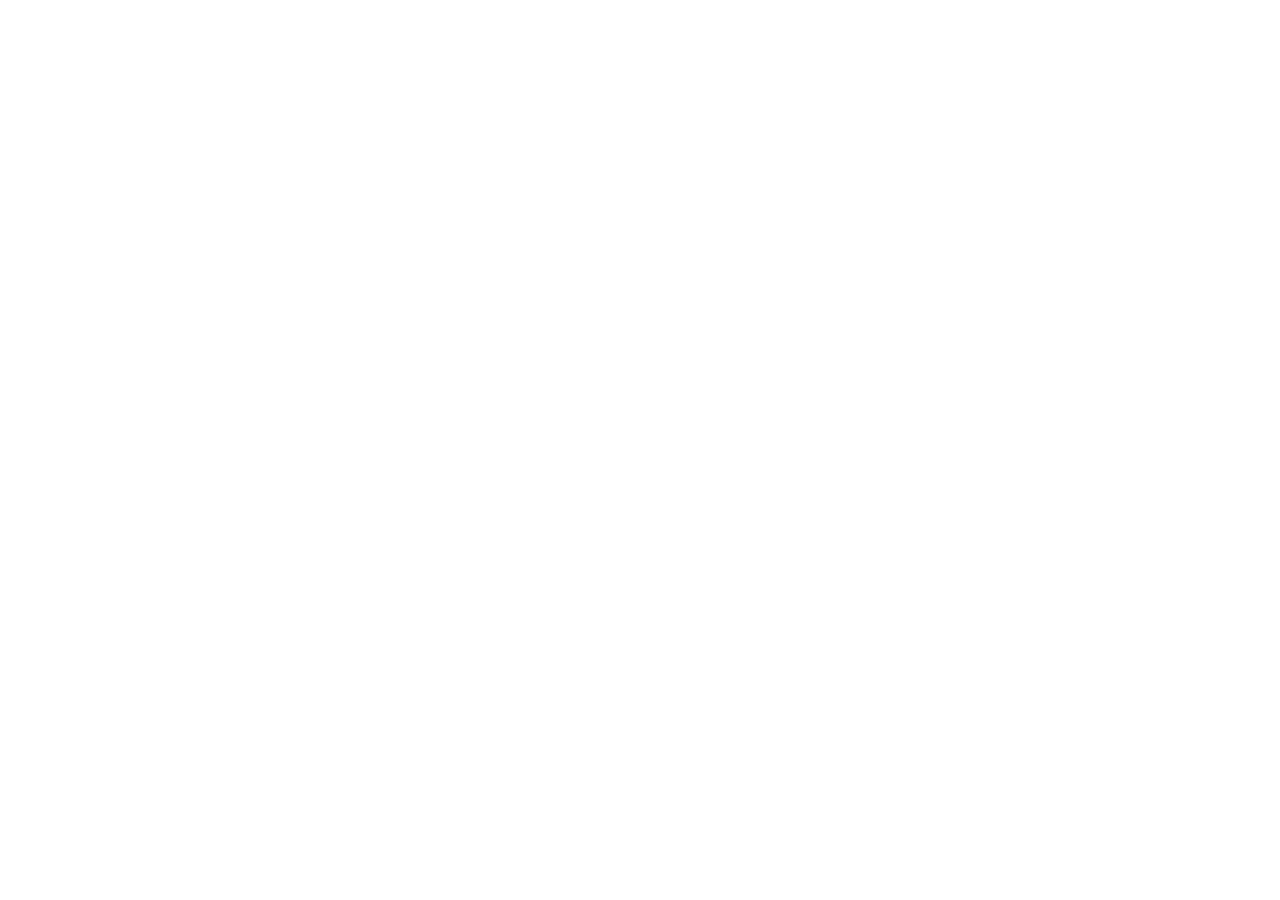
==== cote-dazur.html @ a642c295 "Add live demos of all nine April templates (real React components bundled) + line overview page" ====
<!doctype html><html lang="uk"><head><meta charset="utf-8">
<meta name="viewport" content="width=device-width, initial-scale=1">
<title>Côte d'Azur — Olivia & Kevin · Momently</title>
<style>html,body{margin:0;padding:0}</style></head>
<body><div id="root"></div><script src="t/cote-dazur.js"></script></body></html>
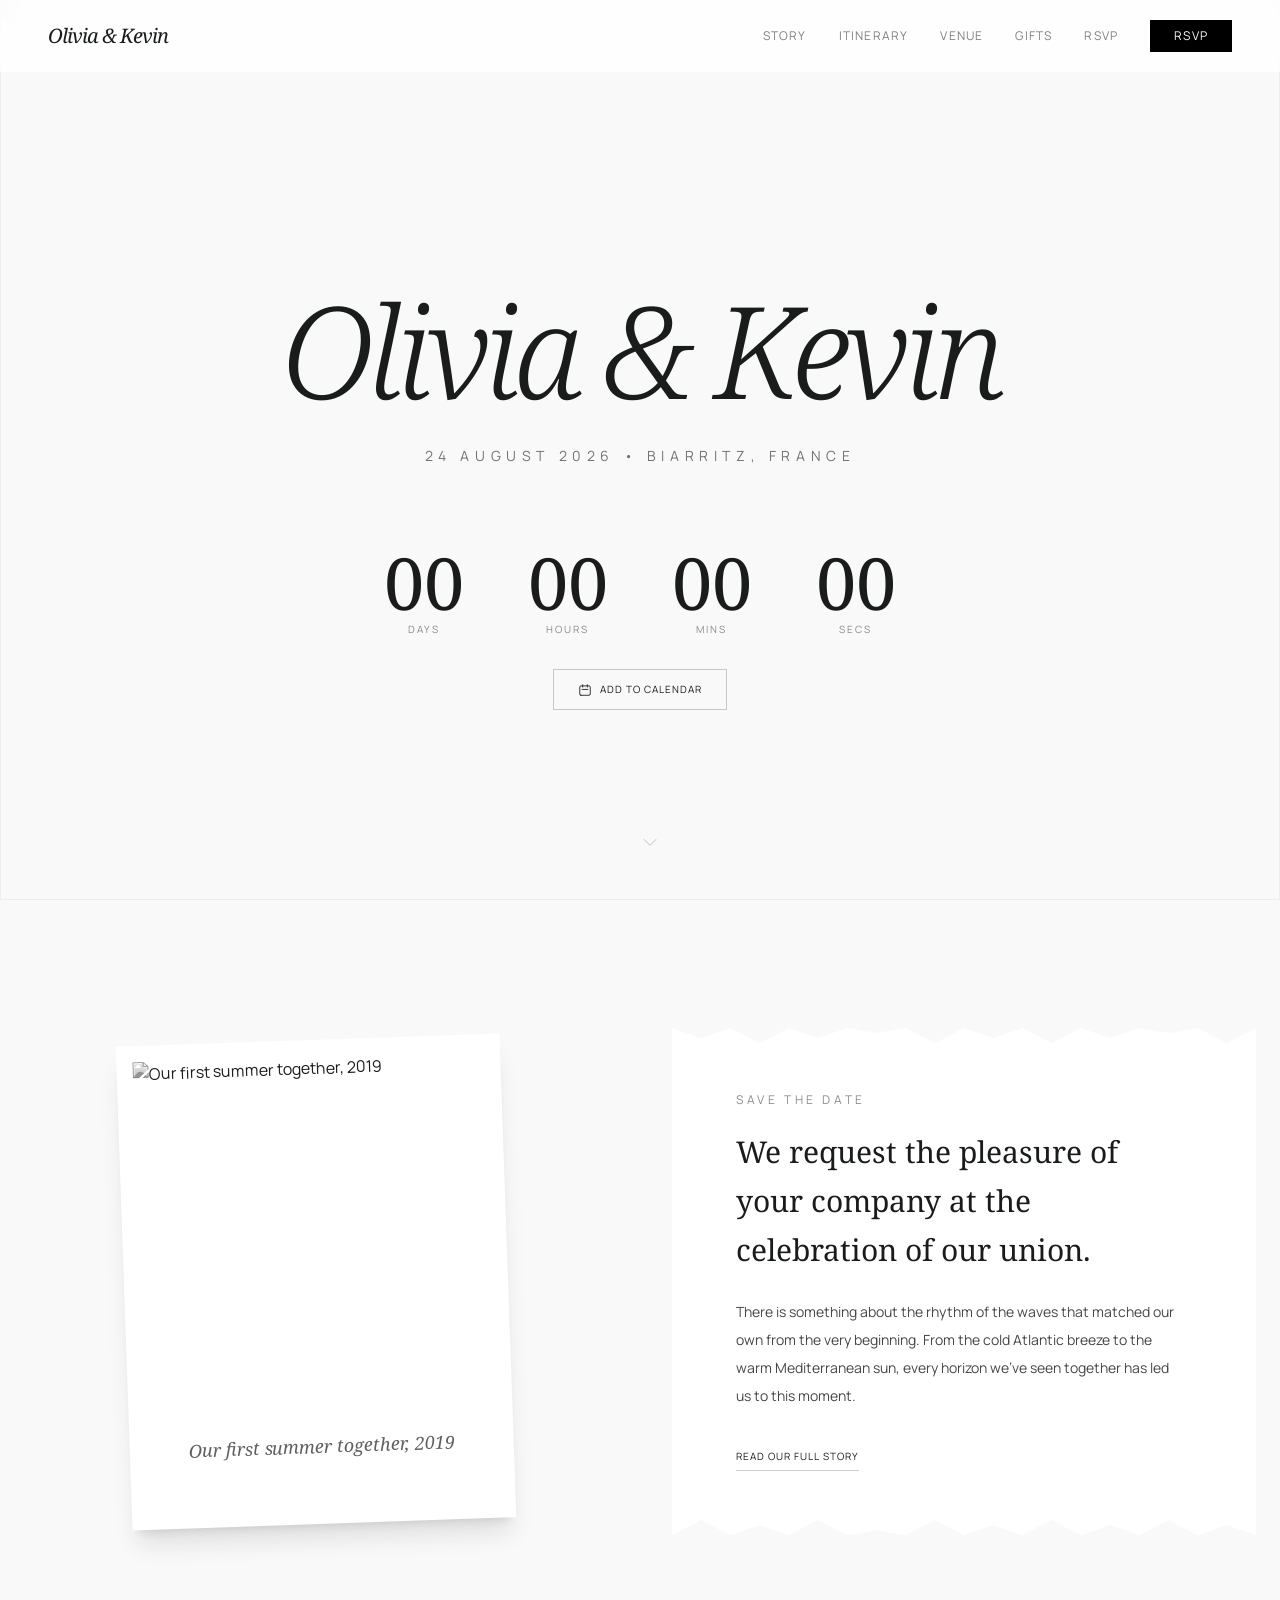
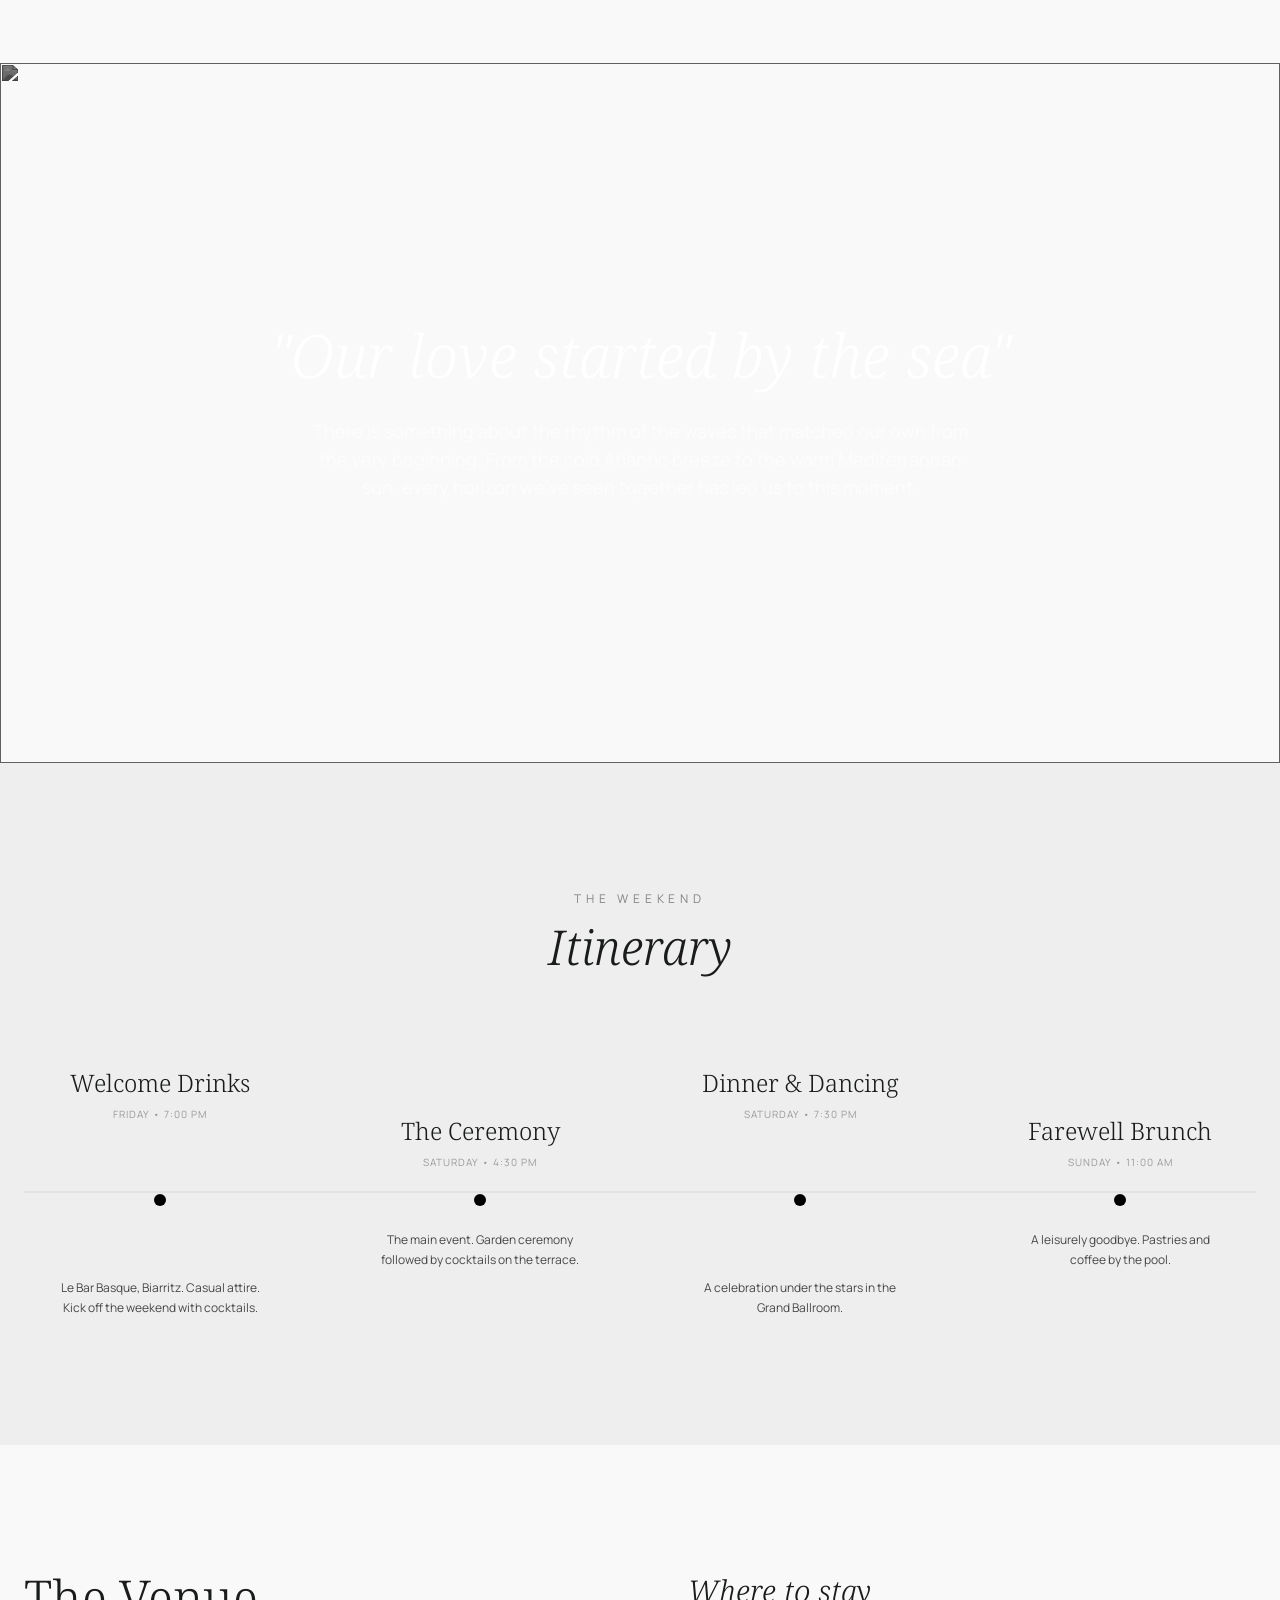
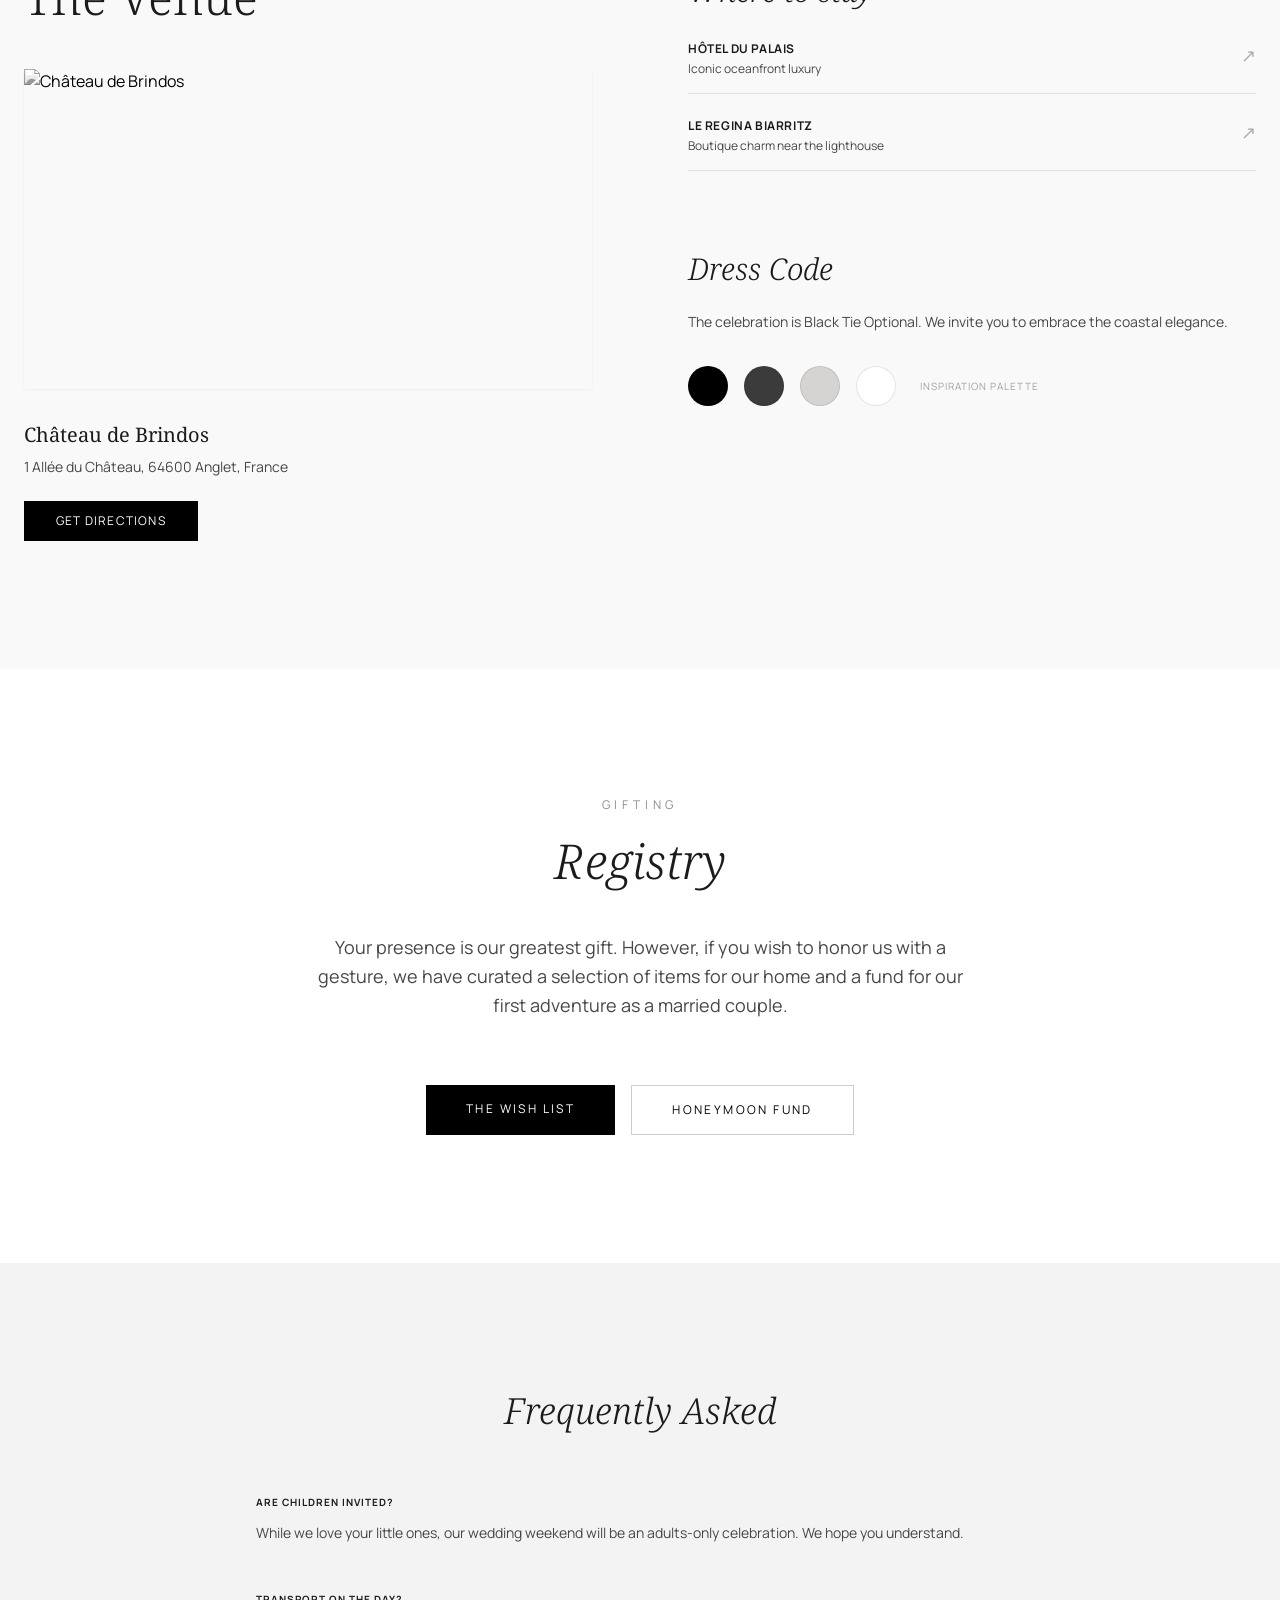
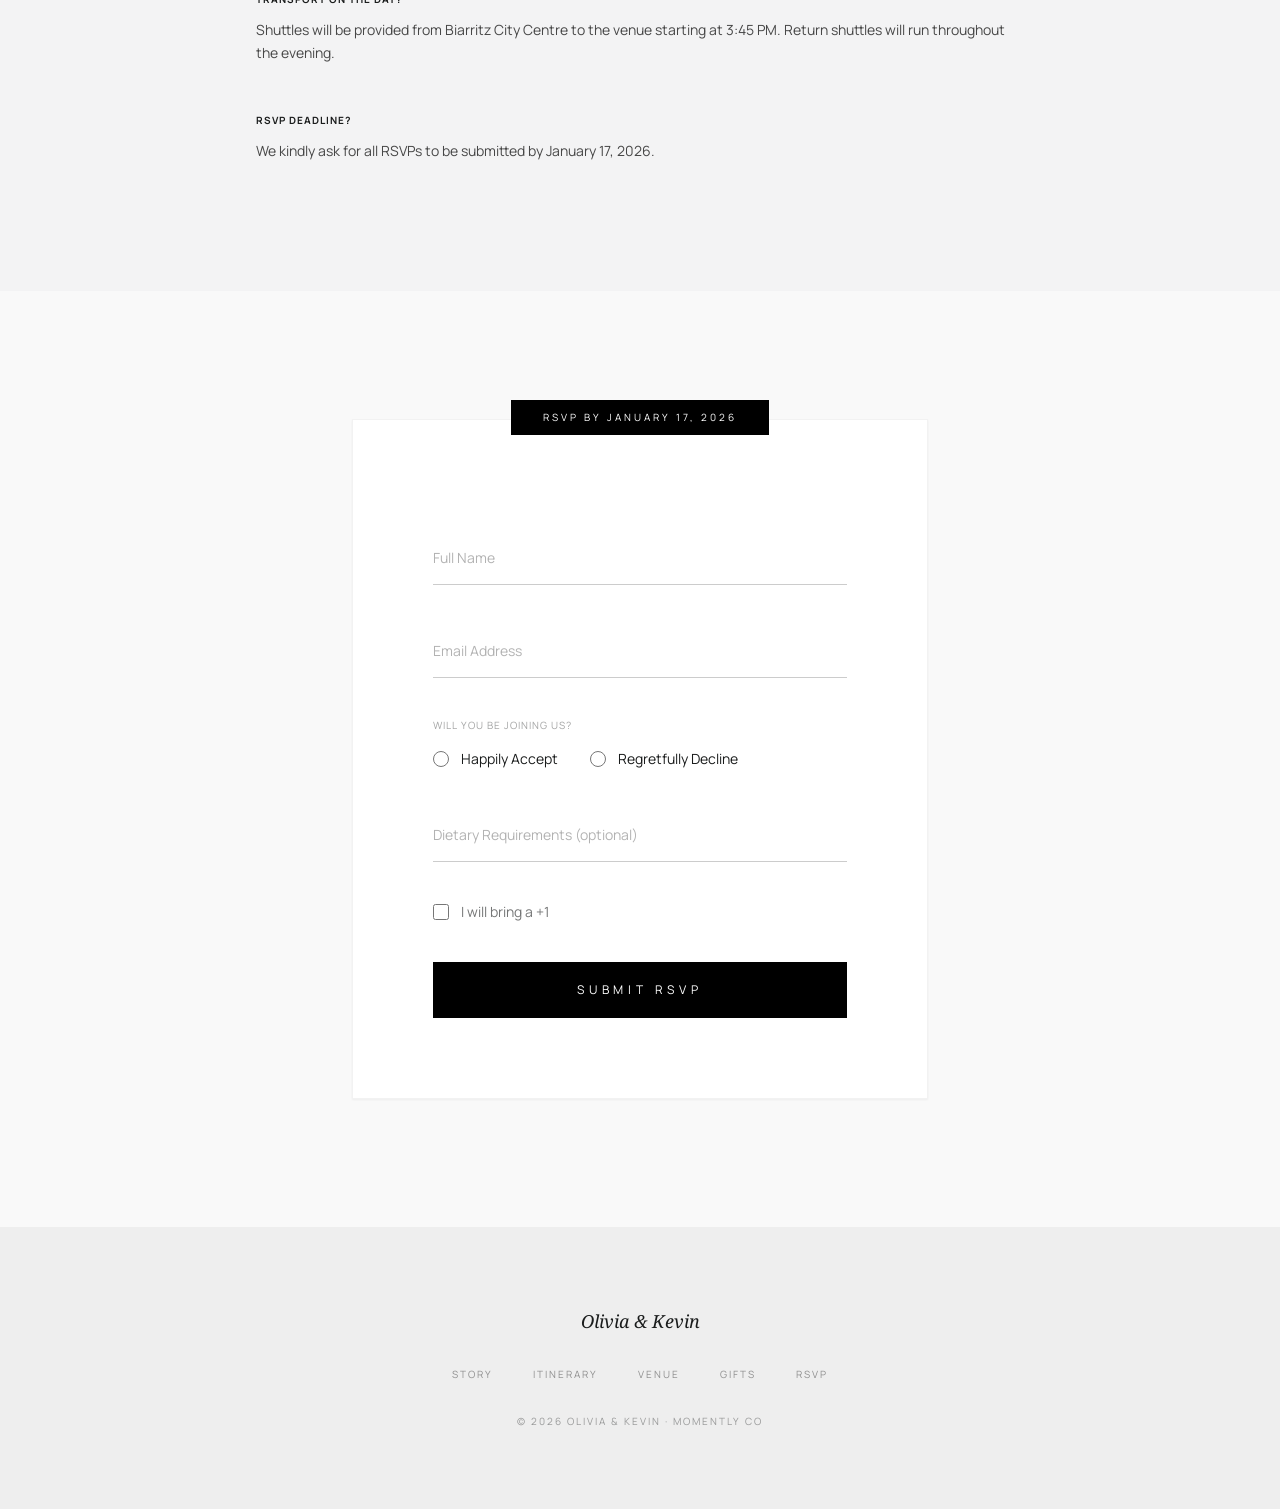
==== commit 30290098: "Ship compiled Tailwind + font variables to legacy template demos" ====
--- a/cote-dazur.html
+++ b/cote-dazur.html
@@ -1,5 +1,8 @@
 <!doctype html><html lang="uk"><head><meta charset="utf-8">
 <meta name="viewport" content="width=device-width, initial-scale=1">
 <title>Côte d'Azur — Olivia & Kevin · Momently</title>
-<style>html,body{margin:0;padding:0}</style></head>
+<style>html,body{margin:0;padding:0}</style><link rel="stylesheet" href="https://fonts.googleapis.com/css2?family=Playfair+Display:ital,wght@0,400;0,500;0,700;1,400&family=DM+Sans:wght@300;400;500&family=Cormorant+Garamond:ital,wght@0,300;0,400;0,500;1,400&family=Newsreader:ital,wght@0,300;0,400;0,500;1,400&family=Noto+Serif:ital,wght@0,400;0,500;1,400&family=DM+Mono&display=swap">
+<link rel="stylesheet" href="t/demo.css">
+<style>:root{--font-display:'Playfair Display',serif;--font-body:'DM Sans',sans-serif;--font-accent:'Cormorant Garamond',serif;--font-serif:'Noto Serif',serif;--font-headline:'Newsreader',serif;--font-mono:'DM Mono',monospace}</style>
+</head>
 <body><div id="root"></div><script src="t/cote-dazur.js"></script></body></html>
--- a/t/demo.css
+++ b/t/demo.css
@@ -0,0 +1,3166 @@
+*, ::before, ::after {
+  --tw-border-spacing-x: 0;
+  --tw-border-spacing-y: 0;
+  --tw-translate-x: 0;
+  --tw-translate-y: 0;
+  --tw-rotate: 0;
+  --tw-skew-x: 0;
+  --tw-skew-y: 0;
+  --tw-scale-x: 1;
+  --tw-scale-y: 1;
+  --tw-pan-x:  ;
+  --tw-pan-y:  ;
+  --tw-pinch-zoom:  ;
+  --tw-scroll-snap-strictness: proximity;
+  --tw-gradient-from-position:  ;
+  --tw-gradient-via-position:  ;
+  --tw-gradient-to-position:  ;
+  --tw-ordinal:  ;
+  --tw-slashed-zero:  ;
+  --tw-numeric-figure:  ;
+  --tw-numeric-spacing:  ;
+  --tw-numeric-fraction:  ;
+  --tw-ring-inset:  ;
+  --tw-ring-offset-width: 0px;
+  --tw-ring-offset-color: #fff;
+  --tw-ring-color: rgb(59 130 246 / 0.5);
+  --tw-ring-offset-shadow: 0 0 #0000;
+  --tw-ring-shadow: 0 0 #0000;
+  --tw-shadow: 0 0 #0000;
+  --tw-shadow-colored: 0 0 #0000;
+  --tw-blur:  ;
+  --tw-brightness:  ;
+  --tw-contrast:  ;
+  --tw-grayscale:  ;
+  --tw-hue-rotate:  ;
+  --tw-invert:  ;
+  --tw-saturate:  ;
+  --tw-sepia:  ;
+  --tw-drop-shadow:  ;
+  --tw-backdrop-blur:  ;
+  --tw-backdrop-brightness:  ;
+  --tw-backdrop-contrast:  ;
+  --tw-backdrop-grayscale:  ;
+  --tw-backdrop-hue-rotate:  ;
+  --tw-backdrop-invert:  ;
+  --tw-backdrop-opacity:  ;
+  --tw-backdrop-saturate:  ;
+  --tw-backdrop-sepia:  ;
+  --tw-contain-size:  ;
+  --tw-contain-layout:  ;
+  --tw-contain-paint:  ;
+  --tw-contain-style:  ;
+}
+
+::backdrop {
+  --tw-border-spacing-x: 0;
+  --tw-border-spacing-y: 0;
+  --tw-translate-x: 0;
+  --tw-translate-y: 0;
+  --tw-rotate: 0;
+  --tw-skew-x: 0;
+  --tw-skew-y: 0;
+  --tw-scale-x: 1;
+  --tw-scale-y: 1;
+  --tw-pan-x:  ;
+  --tw-pan-y:  ;
+  --tw-pinch-zoom:  ;
+  --tw-scroll-snap-strictness: proximity;
+  --tw-gradient-from-position:  ;
+  --tw-gradient-via-position:  ;
+  --tw-gradient-to-position:  ;
+  --tw-ordinal:  ;
+  --tw-slashed-zero:  ;
+  --tw-numeric-figure:  ;
+  --tw-numeric-spacing:  ;
+  --tw-numeric-fraction:  ;
+  --tw-ring-inset:  ;
+  --tw-ring-offset-width: 0px;
+  --tw-ring-offset-color: #fff;
+  --tw-ring-color: rgb(59 130 246 / 0.5);
+  --tw-ring-offset-shadow: 0 0 #0000;
+  --tw-ring-shadow: 0 0 #0000;
+  --tw-shadow: 0 0 #0000;
+  --tw-shadow-colored: 0 0 #0000;
+  --tw-blur:  ;
+  --tw-brightness:  ;
+  --tw-contrast:  ;
+  --tw-grayscale:  ;
+  --tw-hue-rotate:  ;
+  --tw-invert:  ;
+  --tw-saturate:  ;
+  --tw-sepia:  ;
+  --tw-drop-shadow:  ;
+  --tw-backdrop-blur:  ;
+  --tw-backdrop-brightness:  ;
+  --tw-backdrop-contrast:  ;
+  --tw-backdrop-grayscale:  ;
+  --tw-backdrop-hue-rotate:  ;
+  --tw-backdrop-invert:  ;
+  --tw-backdrop-opacity:  ;
+  --tw-backdrop-saturate:  ;
+  --tw-backdrop-sepia:  ;
+  --tw-contain-size:  ;
+  --tw-contain-layout:  ;
+  --tw-contain-paint:  ;
+  --tw-contain-style:  ;
+}/*
+! tailwindcss v3.4.17 | MIT License | https://tailwindcss.com
+*//*
+1. Prevent padding and border from affecting element width. (https://github.com/mozdevs/cssremedy/issues/4)
+2. Allow adding a border to an element by just adding a border-width. (https://github.com/tailwindcss/tailwindcss/pull/116)
+*/
+
+*,
+::before,
+::after {
+  box-sizing: border-box; /* 1 */
+  border-width: 0; /* 2 */
+  border-style: solid; /* 2 */
+  border-color: #e5e7eb; /* 2 */
+}
+
+::before,
+::after {
+  --tw-content: '';
+}
+
+/*
+1. Use a consistent sensible line-height in all browsers.
+2. Prevent adjustments of font size after orientation changes in iOS.
+3. Use a more readable tab size.
+4. Use the user's configured `sans` font-family by default.
+5. Use the user's configured `sans` font-feature-settings by default.
+6. Use the user's configured `sans` font-variation-settings by default.
+7. Disable tap highlights on iOS
+*/
+
+html,
+:host {
+  line-height: 1.5; /* 1 */
+  -webkit-text-size-adjust: 100%; /* 2 */
+  -moz-tab-size: 4; /* 3 */
+  tab-size: 4; /* 3 */
+  font-family: ui-sans-serif, system-ui, sans-serif, "Apple Color Emoji", "Segoe UI Emoji", "Segoe UI Symbol", "Noto Color Emoji"; /* 4 */
+  font-feature-settings: normal; /* 5 */
+  font-variation-settings: normal; /* 6 */
+  -webkit-tap-highlight-color: transparent; /* 7 */
+}
+
+/*
+1. Remove the margin in all browsers.
+2. Inherit line-height from `html` so users can set them as a class directly on the `html` element.
+*/
+
+body {
+  margin: 0; /* 1 */
+  line-height: inherit; /* 2 */
+}
+
+/*
+1. Add the correct height in Firefox.
+2. Correct the inheritance of border color in Firefox. (https://bugzilla.mozilla.org/show_bug.cgi?id=190655)
+3. Ensure horizontal rules are visible by default.
+*/
+
+hr {
+  height: 0; /* 1 */
+  color: inherit; /* 2 */
+  border-top-width: 1px; /* 3 */
+}
+
+/*
+Add the correct text decoration in Chrome, Edge, and Safari.
+*/
+
+abbr:where([title]) {
+  text-decoration: underline dotted;
+}
+
+/*
+Remove the default font size and weight for headings.
+*/
+
+h1,
+h2,
+h3,
+h4,
+h5,
+h6 {
+  font-size: inherit;
+  font-weight: inherit;
+}
+
+/*
+Reset links to optimize for opt-in styling instead of opt-out.
+*/
+
+a {
+  color: inherit;
+  text-decoration: inherit;
+}
+
+/*
+Add the correct font weight in Edge and Safari.
+*/
+
+b,
+strong {
+  font-weight: bolder;
+}
+
+/*
+1. Use the user's configured `mono` font-family by default.
+2. Use the user's configured `mono` font-feature-settings by default.
+3. Use the user's configured `mono` font-variation-settings by default.
+4. Correct the odd `em` font sizing in all browsers.
+*/
+
+code,
+kbd,
+samp,
+pre {
+  font-family: DM Mono, monospace; /* 1 */
+  font-feature-settings: normal; /* 2 */
+  font-variation-settings: normal; /* 3 */
+  font-size: 1em; /* 4 */
+}
+
+/*
+Add the correct font size in all browsers.
+*/
+
+small {
+  font-size: 80%;
+}
+
+/*
+Prevent `sub` and `sup` elements from affecting the line height in all browsers.
+*/
+
+sub,
+sup {
+  font-size: 75%;
+  line-height: 0;
+  position: relative;
+  vertical-align: baseline;
+}
+
+sub {
+  bottom: -0.25em;
+}
+
+sup {
+  top: -0.5em;
+}
+
+/*
+1. Remove text indentation from table contents in Chrome and Safari. (https://bugs.chromium.org/p/chromium/issues/detail?id=999088, https://bugs.webkit.org/show_bug.cgi?id=201297)
+2. Correct table border color inheritance in all Chrome and Safari. (https://bugs.chromium.org/p/chromium/issues/detail?id=935729, https://bugs.webkit.org/show_bug.cgi?id=195016)
+3. Remove gaps between table borders by default.
+*/
+
+table {
+  text-indent: 0; /* 1 */
+  border-color: inherit; /* 2 */
+  border-collapse: collapse; /* 3 */
+}
+
+/*
+1. Change the font styles in all browsers.
+2. Remove the margin in Firefox and Safari.
+3. Remove default padding in all browsers.
+*/
+
+button,
+input,
+optgroup,
+select,
+textarea {
+  font-family: inherit; /* 1 */
+  font-feature-settings: inherit; /* 1 */
+  font-variation-settings: inherit; /* 1 */
+  font-size: 100%; /* 1 */
+  font-weight: inherit; /* 1 */
+  line-height: inherit; /* 1 */
+  letter-spacing: inherit; /* 1 */
+  color: inherit; /* 1 */
+  margin: 0; /* 2 */
+  padding: 0; /* 3 */
+}
+
+/*
+Remove the inheritance of text transform in Edge and Firefox.
+*/
+
+button,
+select {
+  text-transform: none;
+}
+
+/*
+1. Correct the inability to style clickable types in iOS and Safari.
+2. Remove default button styles.
+*/
+
+button,
+input:where([type='button']),
+input:where([type='reset']),
+input:where([type='submit']) {
+  -webkit-appearance: button; /* 1 */
+  background-color: transparent; /* 2 */
+  background-image: none; /* 2 */
+}
+
+/*
+Use the modern Firefox focus style for all focusable elements.
+*/
+
+:-moz-focusring {
+  outline: auto;
+}
+
+/*
+Remove the additional `:invalid` styles in Firefox. (https://github.com/mozilla/gecko-dev/blob/2f9eacd9d3d995c937b4251a5557d95d494c9be1/layout/style/res/forms.css#L728-L737)
+*/
+
+:-moz-ui-invalid {
+  box-shadow: none;
+}
+
+/*
+Add the correct vertical alignment in Chrome and Firefox.
+*/
+
+progress {
+  vertical-align: baseline;
+}
+
+/*
+Correct the cursor style of increment and decrement buttons in Safari.
+*/
+
+::-webkit-inner-spin-button,
+::-webkit-outer-spin-button {
+  height: auto;
+}
+
+/*
+1. Correct the odd appearance in Chrome and Safari.
+2. Correct the outline style in Safari.
+*/
+
+[type='search'] {
+  -webkit-appearance: textfield; /* 1 */
+  outline-offset: -2px; /* 2 */
+}
+
+/*
+Remove the inner padding in Chrome and Safari on macOS.
+*/
+
+::-webkit-search-decoration {
+  -webkit-appearance: none;
+}
+
+/*
+1. Correct the inability to style clickable types in iOS and Safari.
+2. Change font properties to `inherit` in Safari.
+*/
+
+::-webkit-file-upload-button {
+  -webkit-appearance: button; /* 1 */
+  font: inherit; /* 2 */
+}
+
+/*
+Add the correct display in Chrome and Safari.
+*/
+
+summary {
+  display: list-item;
+}
+
+/*
+Removes the default spacing and border for appropriate elements.
+*/
+
+blockquote,
+dl,
+dd,
+h1,
+h2,
+h3,
+h4,
+h5,
+h6,
+hr,
+figure,
+p,
+pre {
+  margin: 0;
+}
+
+fieldset {
+  margin: 0;
+  padding: 0;
+}
+
+legend {
+  padding: 0;
+}
+
+ol,
+ul,
+menu {
+  list-style: none;
+  margin: 0;
+  padding: 0;
+}
+
+/*
+Reset default styling for dialogs.
+*/
+dialog {
+  padding: 0;
+}
+
+/*
+Prevent resizing textareas horizontally by default.
+*/
+
+textarea {
+  resize: vertical;
+}
+
+/*
+1. Reset the default placeholder opacity in Firefox. (https://github.com/tailwindlabs/tailwindcss/issues/3300)
+2. Set the default placeholder color to the user's configured gray 400 color.
+*/
+
+input::placeholder,
+textarea::placeholder {
+  opacity: 1; /* 1 */
+  color: #9ca3af; /* 2 */
+}
+
+/*
+Set the default cursor for buttons.
+*/
+
+button,
+[role="button"] {
+  cursor: pointer;
+}
+
+/*
+Make sure disabled buttons don't get the pointer cursor.
+*/
+:disabled {
+  cursor: default;
+}
+
+/*
+1. Make replaced elements `display: block` by default. (https://github.com/mozdevs/cssremedy/issues/14)
+2. Add `vertical-align: middle` to align replaced elements more sensibly by default. (https://github.com/jensimmons/cssremedy/issues/14#issuecomment-634934210)
+   This can trigger a poorly considered lint error in some tools but is included by design.
+*/
+
+img,
+svg,
+video,
+canvas,
+audio,
+iframe,
+embed,
+object {
+  display: block; /* 1 */
+  vertical-align: middle; /* 2 */
+}
+
+/*
+Constrain images and videos to the parent width and preserve their intrinsic aspect ratio. (https://github.com/mozdevs/cssremedy/issues/14)
+*/
+
+img,
+video {
+  max-width: 100%;
+  height: auto;
+}
+
+/* Make elements with the HTML hidden attribute stay hidden by default */
+[hidden]:where(:not([hidden="until-found"])) {
+  display: none;
+}
+  :root {
+    --color-paper: #FDFAF6;
+    --color-paper-warm: #F5F0EA;
+    --color-ink: #2C2420;
+    --color-ink-muted: #8A7B6B;
+    --color-accent: #B8956A;
+    --color-accent-dark: #A07850;
+    --color-border: #E8E0D4;
+
+    --font-display: 'Cormorant Garamond', serif;
+    --font-body: 'DM Sans', sans-serif;
+    --font-serif: 'Playfair Display', serif;
+  }
+
+  html {
+  -webkit-font-smoothing: antialiased;
+  -moz-osx-font-smoothing: grayscale;
+    color: var(--color-ink);
+    background: var(--color-paper);
+    font-family: var(--font-body);
+}
+
+  h1, h2, h3, h4 {
+    font-family: var(--font-display);
+    font-weight: 300;
+  }
+
+  ::selection {
+    background: rgba(184, 149, 106, 0.2);
+  }
+
+  /* Scrollbar */
+  ::-webkit-scrollbar { width: 6px; height: 6px; }
+  ::-webkit-scrollbar-track { background: transparent; }
+  ::-webkit-scrollbar-thumb { background: var(--color-border); border-radius: 99px; }
+  ::-webkit-scrollbar-thumb:hover { background: var(--color-accent); }
+.container {
+  width: 100%;
+}
+@media (min-width: 640px) {
+
+  .container {
+    max-width: 640px;
+  }
+}
+@media (min-width: 768px) {
+
+  .container {
+    max-width: 768px;
+  }
+}
+@media (min-width: 1024px) {
+
+  .container {
+    max-width: 1024px;
+  }
+}
+@media (min-width: 1280px) {
+
+  .container {
+    max-width: 1280px;
+  }
+}
+@media (min-width: 1536px) {
+
+  .container {
+    max-width: 1536px;
+  }
+}
+.pointer-events-none {
+  pointer-events: none;
+}
+.fixed {
+  position: fixed;
+}
+.absolute {
+  position: absolute;
+}
+.relative {
+  position: relative;
+}
+.sticky {
+  position: sticky;
+}
+.inset-0 {
+  inset: 0px;
+}
+.-bottom-10 {
+  bottom: -2.5rem;
+}
+.-bottom-20 {
+  bottom: -5rem;
+}
+.-bottom-6 {
+  bottom: -1.5rem;
+}
+.-left-20 {
+  left: -5rem;
+}
+.-left-6 {
+  left: -1.5rem;
+}
+.-right-10 {
+  right: -2.5rem;
+}
+.-right-2 {
+  right: -0.5rem;
+}
+.-right-6 {
+  right: -1.5rem;
+}
+.-top-10 {
+  top: -2.5rem;
+}
+.-top-2 {
+  top: -0.5rem;
+}
+.-top-3 {
+  top: -0.75rem;
+}
+.-top-5 {
+  top: -1.25rem;
+}
+.-top-6 {
+  top: -1.5rem;
+}
+.bottom-0 {
+  bottom: 0px;
+}
+.bottom-10 {
+  bottom: 2.5rem;
+}
+.bottom-12 {
+  bottom: 3rem;
+}
+.bottom-4 {
+  bottom: 1rem;
+}
+.left-0 {
+  left: 0px;
+}
+.left-1\/2 {
+  left: 50%;
+}
+.right-0 {
+  right: 0px;
+}
+.top-0 {
+  top: 0px;
+}
+.top-1\/2 {
+  top: 50%;
+}
+.top-full {
+  top: 100%;
+}
+.-z-10 {
+  z-index: -10;
+}
+.z-0 {
+  z-index: 0;
+}
+.z-10 {
+  z-index: 10;
+}
+.z-20 {
+  z-index: 20;
+}
+.z-50 {
+  z-index: 50;
+}
+.order-1 {
+  order: 1;
+}
+.order-2 {
+  order: 2;
+}
+.order-3 {
+  order: 3;
+}
+.col-span-1 {
+  grid-column: span 1 / span 1;
+}
+.col-span-3 {
+  grid-column: span 3 / span 3;
+}
+.col-span-4 {
+  grid-column: span 4 / span 4;
+}
+.col-span-5 {
+  grid-column: span 5 / span 5;
+}
+.col-span-6 {
+  grid-column: span 6 / span 6;
+}
+.mx-auto {
+  margin-left: auto;
+  margin-right: auto;
+}
+.my-8 {
+  margin-top: 2rem;
+  margin-bottom: 2rem;
+}
+.mb-0\.5 {
+  margin-bottom: 0.125rem;
+}
+.mb-1 {
+  margin-bottom: 0.25rem;
+}
+.mb-10 {
+  margin-bottom: 2.5rem;
+}
+.mb-12 {
+  margin-bottom: 3rem;
+}
+.mb-14 {
+  margin-bottom: 3.5rem;
+}
+.mb-16 {
+  margin-bottom: 4rem;
+}
+.mb-2 {
+  margin-bottom: 0.5rem;
+}
+.mb-20 {
+  margin-bottom: 5rem;
+}
+.mb-24 {
+  margin-bottom: 6rem;
+}
+.mb-3 {
+  margin-bottom: 0.75rem;
+}
+.mb-4 {
+  margin-bottom: 1rem;
+}
+.mb-5 {
+  margin-bottom: 1.25rem;
+}
+.mb-6 {
+  margin-bottom: 1.5rem;
+}
+.mb-8 {
+  margin-bottom: 2rem;
+}
+.ml-1 {
+  margin-left: 0.25rem;
+}
+.ml-2 {
+  margin-left: 0.5rem;
+}
+.ml-4 {
+  margin-left: 1rem;
+}
+.ml-auto {
+  margin-left: auto;
+}
+.mr-1\.5 {
+  margin-right: 0.375rem;
+}
+.mt-0\.5 {
+  margin-top: 0.125rem;
+}
+.mt-1 {
+  margin-top: 0.25rem;
+}
+.mt-10 {
+  margin-top: 2.5rem;
+}
+.mt-12 {
+  margin-top: 3rem;
+}
+.mt-14 {
+  margin-top: 3.5rem;
+}
+.mt-16 {
+  margin-top: 4rem;
+}
+.mt-2 {
+  margin-top: 0.5rem;
+}
+.mt-20 {
+  margin-top: 5rem;
+}
+.mt-3 {
+  margin-top: 0.75rem;
+}
+.mt-4 {
+  margin-top: 1rem;
+}
+.mt-6 {
+  margin-top: 1.5rem;
+}
+.mt-8 {
+  margin-top: 2rem;
+}
+.line-clamp-2 {
+  overflow: hidden;
+  display: -webkit-box;
+  -webkit-box-orient: vertical;
+  -webkit-line-clamp: 2;
+}
+.block {
+  display: block;
+}
+.inline-block {
+  display: inline-block;
+}
+.flex {
+  display: flex;
+}
+.inline-flex {
+  display: inline-flex;
+}
+.table {
+  display: table;
+}
+.grid {
+  display: grid;
+}
+.hidden {
+  display: none;
+}
+.aspect-\[3\/4\] {
+  aspect-ratio: 3/4;
+}
+.aspect-\[4\/5\] {
+  aspect-ratio: 4/5;
+}
+.aspect-square {
+  aspect-ratio: 1 / 1;
+}
+.aspect-video {
+  aspect-ratio: 16 / 9;
+}
+.h-1 {
+  height: 0.25rem;
+}
+.h-1\.5 {
+  height: 0.375rem;
+}
+.h-10 {
+  height: 2.5rem;
+}
+.h-11 {
+  height: 2.75rem;
+}
+.h-12 {
+  height: 3rem;
+}
+.h-14 {
+  height: 3.5rem;
+}
+.h-16 {
+  height: 4rem;
+}
+.h-2 {
+  height: 0.5rem;
+}
+.h-20 {
+  height: 5rem;
+}
+.h-3 {
+  height: 0.75rem;
+}
+.h-3\.5 {
+  height: 0.875rem;
+}
+.h-4 {
+  height: 1rem;
+}
+.h-40 {
+  height: 10rem;
+}
+.h-5 {
+  height: 1.25rem;
+}
+.h-6 {
+  height: 1.5rem;
+}
+.h-7 {
+  height: 1.75rem;
+}
+.h-72 {
+  height: 18rem;
+}
+.h-8 {
+  height: 2rem;
+}
+.h-80 {
+  height: 20rem;
+}
+.h-\[400px\] {
+  height: 400px;
+}
+.h-\[500px\] {
+  height: 500px;
+}
+.h-\[600px\] {
+  height: 600px;
+}
+.h-full {
+  height: 100%;
+}
+.h-px {
+  height: 1px;
+}
+.h-screen {
+  height: 100vh;
+}
+.max-h-\[600px\] {
+  max-height: 600px;
+}
+.max-h-\[80vh\] {
+  max-height: 80vh;
+}
+.max-h-\[90vh\] {
+  max-height: 90vh;
+}
+.min-h-\[600px\] {
+  min-height: 600px;
+}
+.min-h-screen {
+  min-height: 100vh;
+}
+.w-1\.5 {
+  width: 0.375rem;
+}
+.w-10 {
+  width: 2.5rem;
+}
+.w-11 {
+  width: 2.75rem;
+}
+.w-12 {
+  width: 3rem;
+}
+.w-14 {
+  width: 3.5rem;
+}
+.w-16 {
+  width: 4rem;
+}
+.w-2 {
+  width: 0.5rem;
+}
+.w-2\/5 {
+  width: 40%;
+}
+.w-20 {
+  width: 5rem;
+}
+.w-3 {
+  width: 0.75rem;
+}
+.w-3\.5 {
+  width: 0.875rem;
+}
+.w-4 {
+  width: 1rem;
+}
+.w-4\/5 {
+  width: 80%;
+}
+.w-40 {
+  width: 10rem;
+}
+.w-5 {
+  width: 1.25rem;
+}
+.w-56 {
+  width: 14rem;
+}
+.w-6 {
+  width: 1.5rem;
+}
+.w-7 {
+  width: 1.75rem;
+}
+.w-72 {
+  width: 18rem;
+}
+.w-8 {
+  width: 2rem;
+}
+.w-80 {
+  width: 20rem;
+}
+.w-\[400px\] {
+  width: 400px;
+}
+.w-\[500px\] {
+  width: 500px;
+}
+.w-full {
+  width: 100%;
+}
+.w-px {
+  width: 1px;
+}
+.max-w-2xl {
+  max-width: 42rem;
+}
+.max-w-3xl {
+  max-width: 48rem;
+}
+.max-w-4xl {
+  max-width: 56rem;
+}
+.max-w-5xl {
+  max-width: 64rem;
+}
+.max-w-6xl {
+  max-width: 72rem;
+}
+.max-w-7xl {
+  max-width: 80rem;
+}
+.max-w-\[160px\] {
+  max-width: 160px;
+}
+.max-w-\[180px\] {
+  max-width: 180px;
+}
+.max-w-\[200px\] {
+  max-width: 200px;
+}
+.max-w-full {
+  max-width: 100%;
+}
+.max-w-lg {
+  max-width: 32rem;
+}
+.max-w-md {
+  max-width: 28rem;
+}
+.max-w-none {
+  max-width: none;
+}
+.max-w-screen-xl {
+  max-width: 1280px;
+}
+.max-w-sm {
+  max-width: 24rem;
+}
+.max-w-xl {
+  max-width: 36rem;
+}
+.max-w-xs {
+  max-width: 20rem;
+}
+.flex-1 {
+  flex: 1 1 0%;
+}
+.flex-shrink {
+  flex-shrink: 1;
+}
+.flex-shrink-0 {
+  flex-shrink: 0;
+}
+.grow {
+  flex-grow: 1;
+}
+.-translate-x-1\/2 {
+  --tw-translate-x: -50%;
+  transform: translate(var(--tw-translate-x), var(--tw-translate-y)) rotate(var(--tw-rotate)) skewX(var(--tw-skew-x)) skewY(var(--tw-skew-y)) scaleX(var(--tw-scale-x)) scaleY(var(--tw-scale-y));
+}
+.-translate-x-1\/4 {
+  --tw-translate-x: -25%;
+  transform: translate(var(--tw-translate-x), var(--tw-translate-y)) rotate(var(--tw-rotate)) skewX(var(--tw-skew-x)) skewY(var(--tw-skew-y)) scaleX(var(--tw-scale-x)) scaleY(var(--tw-scale-y));
+}
+.-translate-y-1\/2 {
+  --tw-translate-y: -50%;
+  transform: translate(var(--tw-translate-x), var(--tw-translate-y)) rotate(var(--tw-rotate)) skewX(var(--tw-skew-x)) skewY(var(--tw-skew-y)) scaleX(var(--tw-scale-x)) scaleY(var(--tw-scale-y));
+}
+.-translate-y-1\/4 {
+  --tw-translate-y: -25%;
+  transform: translate(var(--tw-translate-x), var(--tw-translate-y)) rotate(var(--tw-rotate)) skewX(var(--tw-skew-x)) skewY(var(--tw-skew-y)) scaleX(var(--tw-scale-x)) scaleY(var(--tw-scale-y));
+}
+.translate-x-1\/4 {
+  --tw-translate-x: 25%;
+  transform: translate(var(--tw-translate-x), var(--tw-translate-y)) rotate(var(--tw-rotate)) skewX(var(--tw-skew-x)) skewY(var(--tw-skew-y)) scaleX(var(--tw-scale-x)) scaleY(var(--tw-scale-y));
+}
+.translate-y-1\/4 {
+  --tw-translate-y: 25%;
+  transform: translate(var(--tw-translate-x), var(--tw-translate-y)) rotate(var(--tw-rotate)) skewX(var(--tw-skew-x)) skewY(var(--tw-skew-y)) scaleX(var(--tw-scale-x)) scaleY(var(--tw-scale-y));
+}
+.rotate-\[-2deg\] {
+  --tw-rotate: -2deg;
+  transform: translate(var(--tw-translate-x), var(--tw-translate-y)) rotate(var(--tw-rotate)) skewX(var(--tw-skew-x)) skewY(var(--tw-skew-y)) scaleX(var(--tw-scale-x)) scaleY(var(--tw-scale-y));
+}
+.transform {
+  transform: translate(var(--tw-translate-x), var(--tw-translate-y)) rotate(var(--tw-rotate)) skewX(var(--tw-skew-x)) skewY(var(--tw-skew-y)) scaleX(var(--tw-scale-x)) scaleY(var(--tw-scale-y));
+}
+@keyframes bounce {
+
+  0%, 100% {
+    transform: translateY(-25%);
+    animation-timing-function: cubic-bezier(0.8,0,1,1);
+  }
+
+  50% {
+    transform: none;
+    animation-timing-function: cubic-bezier(0,0,0.2,1);
+  }
+}
+.animate-bounce {
+  animation: bounce 1s infinite;
+}
+@keyframes fadeIn {
+
+  from {
+    opacity: 0;
+  }
+
+  to {
+    opacity: 1;
+  }
+}
+.animate-fade-in {
+  animation: fadeIn 0.6s ease forwards;
+}
+@keyframes fadeUp {
+
+  from {
+    opacity: 0;
+    transform: translateY(20px);
+  }
+
+  to {
+    opacity: 1;
+    transform: translateY(0);
+  }
+}
+.animate-fade-up {
+  animation: fadeUp 0.8s ease forwards;
+}
+@keyframes spin {
+
+  to {
+    transform: rotate(360deg);
+  }
+}
+.animate-spin {
+  animation: spin 1s linear infinite;
+}
+.cursor-pointer {
+  cursor: pointer;
+}
+.resize-none {
+  resize: none;
+}
+.resize {
+  resize: both;
+}
+.appearance-none {
+  appearance: none;
+}
+.grid-cols-1 {
+  grid-template-columns: repeat(1, minmax(0, 1fr));
+}
+.grid-cols-12 {
+  grid-template-columns: repeat(12, minmax(0, 1fr));
+}
+.grid-cols-2 {
+  grid-template-columns: repeat(2, minmax(0, 1fr));
+}
+.grid-cols-3 {
+  grid-template-columns: repeat(3, minmax(0, 1fr));
+}
+.grid-cols-4 {
+  grid-template-columns: repeat(4, minmax(0, 1fr));
+}
+.flex-col {
+  flex-direction: column;
+}
+.flex-wrap {
+  flex-wrap: wrap;
+}
+.items-start {
+  align-items: flex-start;
+}
+.items-end {
+  align-items: flex-end;
+}
+.items-center {
+  align-items: center;
+}
+.items-baseline {
+  align-items: baseline;
+}
+.justify-center {
+  justify-content: center;
+}
+.justify-between {
+  justify-content: space-between;
+}
+.justify-around {
+  justify-content: space-around;
+}
+.gap-1 {
+  gap: 0.25rem;
+}
+.gap-1\.5 {
+  gap: 0.375rem;
+}
+.gap-10 {
+  gap: 2.5rem;
+}
+.gap-12 {
+  gap: 3rem;
+}
+.gap-16 {
+  gap: 4rem;
+}
+.gap-2 {
+  gap: 0.5rem;
+}
+.gap-20 {
+  gap: 5rem;
+}
+.gap-24 {
+  gap: 6rem;
+}
+.gap-3 {
+  gap: 0.75rem;
+}
+.gap-4 {
+  gap: 1rem;
+}
+.gap-5 {
+  gap: 1.25rem;
+}
+.gap-6 {
+  gap: 1.5rem;
+}
+.gap-8 {
+  gap: 2rem;
+}
+.gap-y-20 {
+  row-gap: 5rem;
+}
+.space-y-0 > :not([hidden]) ~ :not([hidden]) {
+  --tw-space-y-reverse: 0;
+  margin-top: calc(0px * calc(1 - var(--tw-space-y-reverse)));
+  margin-bottom: calc(0px * var(--tw-space-y-reverse));
+}
+.space-y-1 > :not([hidden]) ~ :not([hidden]) {
+  --tw-space-y-reverse: 0;
+  margin-top: calc(0.25rem * calc(1 - var(--tw-space-y-reverse)));
+  margin-bottom: calc(0.25rem * var(--tw-space-y-reverse));
+}
+.space-y-1\.5 > :not([hidden]) ~ :not([hidden]) {
+  --tw-space-y-reverse: 0;
+  margin-top: calc(0.375rem * calc(1 - var(--tw-space-y-reverse)));
+  margin-bottom: calc(0.375rem * var(--tw-space-y-reverse));
+}
+.space-y-10 > :not([hidden]) ~ :not([hidden]) {
+  --tw-space-y-reverse: 0;
+  margin-top: calc(2.5rem * calc(1 - var(--tw-space-y-reverse)));
+  margin-bottom: calc(2.5rem * var(--tw-space-y-reverse));
+}
+.space-y-12 > :not([hidden]) ~ :not([hidden]) {
+  --tw-space-y-reverse: 0;
+  margin-top: calc(3rem * calc(1 - var(--tw-space-y-reverse)));
+  margin-bottom: calc(3rem * var(--tw-space-y-reverse));
+}
+.space-y-14 > :not([hidden]) ~ :not([hidden]) {
+  --tw-space-y-reverse: 0;
+  margin-top: calc(3.5rem * calc(1 - var(--tw-space-y-reverse)));
+  margin-bottom: calc(3.5rem * var(--tw-space-y-reverse));
+}
+.space-y-16 > :not([hidden]) ~ :not([hidden]) {
+  --tw-space-y-reverse: 0;
+  margin-top: calc(4rem * calc(1 - var(--tw-space-y-reverse)));
+  margin-bottom: calc(4rem * var(--tw-space-y-reverse));
+}
+.space-y-2 > :not([hidden]) ~ :not([hidden]) {
+  --tw-space-y-reverse: 0;
+  margin-top: calc(0.5rem * calc(1 - var(--tw-space-y-reverse)));
+  margin-bottom: calc(0.5rem * var(--tw-space-y-reverse));
+}
+.space-y-20 > :not([hidden]) ~ :not([hidden]) {
+  --tw-space-y-reverse: 0;
+  margin-top: calc(5rem * calc(1 - var(--tw-space-y-reverse)));
+  margin-bottom: calc(5rem * var(--tw-space-y-reverse));
+}
+.space-y-3 > :not([hidden]) ~ :not([hidden]) {
+  --tw-space-y-reverse: 0;
+  margin-top: calc(0.75rem * calc(1 - var(--tw-space-y-reverse)));
+  margin-bottom: calc(0.75rem * var(--tw-space-y-reverse));
+}
+.space-y-4 > :not([hidden]) ~ :not([hidden]) {
+  --tw-space-y-reverse: 0;
+  margin-top: calc(1rem * calc(1 - var(--tw-space-y-reverse)));
+  margin-bottom: calc(1rem * var(--tw-space-y-reverse));
+}
+.space-y-5 > :not([hidden]) ~ :not([hidden]) {
+  --tw-space-y-reverse: 0;
+  margin-top: calc(1.25rem * calc(1 - var(--tw-space-y-reverse)));
+  margin-bottom: calc(1.25rem * var(--tw-space-y-reverse));
+}
+.space-y-6 > :not([hidden]) ~ :not([hidden]) {
+  --tw-space-y-reverse: 0;
+  margin-top: calc(1.5rem * calc(1 - var(--tw-space-y-reverse)));
+  margin-bottom: calc(1.5rem * var(--tw-space-y-reverse));
+}
+.space-y-7 > :not([hidden]) ~ :not([hidden]) {
+  --tw-space-y-reverse: 0;
+  margin-top: calc(1.75rem * calc(1 - var(--tw-space-y-reverse)));
+  margin-bottom: calc(1.75rem * var(--tw-space-y-reverse));
+}
+.space-y-8 > :not([hidden]) ~ :not([hidden]) {
+  --tw-space-y-reverse: 0;
+  margin-top: calc(2rem * calc(1 - var(--tw-space-y-reverse)));
+  margin-bottom: calc(2rem * var(--tw-space-y-reverse));
+}
+.self-center {
+  align-self: center;
+}
+.overflow-hidden {
+  overflow: hidden;
+}
+.overflow-x-auto {
+  overflow-x: auto;
+}
+.overflow-y-auto {
+  overflow-y: auto;
+}
+.overflow-x-hidden {
+  overflow-x: hidden;
+}
+.truncate {
+  overflow: hidden;
+  text-overflow: ellipsis;
+  white-space: nowrap;
+}
+.whitespace-nowrap {
+  white-space: nowrap;
+}
+.whitespace-pre-line {
+  white-space: pre-line;
+}
+.break-all {
+  word-break: break-all;
+}
+.rounded {
+  border-radius: 0.25rem;
+}
+.rounded-2xl {
+  border-radius: 1rem;
+}
+.rounded-\[28px\] {
+  border-radius: 28px;
+}
+.rounded-\[32px\] {
+  border-radius: 32px;
+}
+.rounded-\[40px\] {
+  border-radius: 40px;
+}
+.rounded-full {
+  border-radius: 9999px;
+}
+.rounded-lg {
+  border-radius: 0.5rem;
+}
+.rounded-xl {
+  border-radius: 12px;
+}
+.border {
+  border-width: 1px;
+}
+.border-0 {
+  border-width: 0px;
+}
+.border-2 {
+  border-width: 2px;
+}
+.border-4 {
+  border-width: 4px;
+}
+.border-\[10px\] {
+  border-width: 10px;
+}
+.border-b {
+  border-bottom-width: 1px;
+}
+.border-b-2 {
+  border-bottom-width: 2px;
+}
+.border-l {
+  border-left-width: 1px;
+}
+.border-t {
+  border-top-width: 1px;
+}
+.border-t-2 {
+  border-top-width: 2px;
+}
+.border-dashed {
+  border-style: dashed;
+}
+.border-\[\#0088cc\]\/20 {
+  border-color: rgb(0 136 204 / 0.2);
+}
+.border-\[\#25D366\]\/20 {
+  border-color: rgb(37 211 102 / 0.2);
+}
+.border-\[\#735a39\] {
+  --tw-border-opacity: 1;
+  border-color: rgb(115 90 57 / var(--tw-border-opacity, 1));
+}
+.border-\[\#7360f2\]\/20 {
+  border-color: rgb(115 96 242 / 0.2);
+}
+.border-\[\#B8956A\]\/30 {
+  border-color: rgb(184 149 106 / 0.3);
+}
+.border-\[\#E8DDD4\] {
+  --tw-border-opacity: 1;
+  border-color: rgb(232 221 212 / var(--tw-border-opacity, 1));
+}
+.border-\[\#E8DDD4\]\/30 {
+  border-color: rgb(232 221 212 / 0.3);
+}
+.border-\[\#E8DDD4\]\/40 {
+  border-color: rgb(232 221 212 / 0.4);
+}
+.border-\[\#E8E0D4\] {
+  --tw-border-opacity: 1;
+  border-color: rgb(232 224 212 / var(--tw-border-opacity, 1));
+}
+.border-\[\#E8E0D4\]\/60 {
+  border-color: rgb(232 224 212 / 0.6);
+}
+.border-\[\#b8956a\] {
+  --tw-border-opacity: 1;
+  border-color: rgb(184 149 106 / var(--tw-border-opacity, 1));
+}
+.border-\[\#d1c4b8\]\/20 {
+  border-color: rgb(209 196 184 / 0.2);
+}
+.border-\[\#d1c4b8\]\/30 {
+  border-color: rgb(209 196 184 / 0.3);
+}
+.border-\[\#d1c4b8\]\/50 {
+  border-color: rgb(209 196 184 / 0.5);
+}
+.border-\[\#e8e0d4\] {
+  --tw-border-opacity: 1;
+  border-color: rgb(232 224 212 / var(--tw-border-opacity, 1));
+}
+.border-\[\#faf9f6\] {
+  --tw-border-opacity: 1;
+  border-color: rgb(250 249 246 / var(--tw-border-opacity, 1));
+}
+.border-amber-200 {
+  --tw-border-opacity: 1;
+  border-color: rgb(253 230 138 / var(--tw-border-opacity, 1));
+}
+.border-black\/10 {
+  border-color: rgb(0 0 0 / 0.1);
+}
+.border-black\/20 {
+  border-color: rgb(0 0 0 / 0.2);
+}
+.border-black\/30 {
+  border-color: rgb(0 0 0 / 0.3);
+}
+.border-black\/5 {
+  border-color: rgb(0 0 0 / 0.05);
+}
+.border-blue-200 {
+  --tw-border-opacity: 1;
+  border-color: rgb(191 219 254 / var(--tw-border-opacity, 1));
+}
+.border-gray-200 {
+  --tw-border-opacity: 1;
+  border-color: rgb(229 231 235 / var(--tw-border-opacity, 1));
+}
+.border-green-200 {
+  --tw-border-opacity: 1;
+  border-color: rgb(187 247 208 / var(--tw-border-opacity, 1));
+}
+.border-red-400 {
+  --tw-border-opacity: 1;
+  border-color: rgb(248 113 113 / var(--tw-border-opacity, 1));
+}
+.border-transparent {
+  border-color: transparent;
+}
+.border-white {
+  --tw-border-opacity: 1;
+  border-color: rgb(255 255 255 / var(--tw-border-opacity, 1));
+}
+.border-white\/10 {
+  border-color: rgb(255 255 255 / 0.1);
+}
+.border-white\/30 {
+  border-color: rgb(255 255 255 / 0.3);
+}
+.border-white\/40 {
+  border-color: rgb(255 255 255 / 0.4);
+}
+.border-zinc-100 {
+  --tw-border-opacity: 1;
+  border-color: rgb(244 244 245 / var(--tw-border-opacity, 1));
+}
+.border-zinc-300 {
+  --tw-border-opacity: 1;
+  border-color: rgb(212 212 216 / var(--tw-border-opacity, 1));
+}
+.border-zinc-800 {
+  --tw-border-opacity: 1;
+  border-color: rgb(39 39 42 / var(--tw-border-opacity, 1));
+}
+.border-t-transparent {
+  border-top-color: transparent;
+}
+.bg-\[\#0088cc\]\/10 {
+  background-color: rgb(0 136 204 / 0.1);
+}
+.bg-\[\#1a1a2e\] {
+  --tw-bg-opacity: 1;
+  background-color: rgb(26 26 46 / var(--tw-bg-opacity, 1));
+}
+.bg-\[\#25D366\]\/10 {
+  background-color: rgb(37 211 102 / 0.1);
+}
+.bg-\[\#2C2420\] {
+  --tw-bg-opacity: 1;
+  background-color: rgb(44 36 32 / var(--tw-bg-opacity, 1));
+}
+.bg-\[\#735a39\] {
+  --tw-bg-opacity: 1;
+  background-color: rgb(115 90 57 / var(--tw-bg-opacity, 1));
+}
+.bg-\[\#735a39\]\/10 {
+  background-color: rgb(115 90 57 / 0.1);
+}
+.bg-\[\#7360f2\]\/10 {
+  background-color: rgb(115 96 242 / 0.1);
+}
+.bg-\[\#B8956A\] {
+  --tw-bg-opacity: 1;
+  background-color: rgb(184 149 106 / var(--tw-bg-opacity, 1));
+}
+.bg-\[\#B8956A\]\/10 {
+  background-color: rgb(184 149 106 / 0.1);
+}
+.bg-\[\#B8956A\]\/15 {
+  background-color: rgb(184 149 106 / 0.15);
+}
+.bg-\[\#F5F0EA\] {
+  --tw-bg-opacity: 1;
+  background-color: rgb(245 240 234 / var(--tw-bg-opacity, 1));
+}
+.bg-\[\#FAF7F2\] {
+  --tw-bg-opacity: 1;
+  background-color: rgb(250 247 242 / var(--tw-bg-opacity, 1));
+}
+.bg-\[\#FDFAF6\] {
+  --tw-bg-opacity: 1;
+  background-color: rgb(253 250 246 / var(--tw-bg-opacity, 1));
+}
+.bg-\[\#FDFAF6\]\/90 {
+  background-color: rgb(253 250 246 / 0.9);
+}
+.bg-\[\#b8956a\] {
+  --tw-bg-opacity: 1;
+  background-color: rgb(184 149 106 / var(--tw-bg-opacity, 1));
+}
+.bg-\[\#b8956a\]\/10 {
+  background-color: rgb(184 149 106 / 0.1);
+}
+.bg-\[\#e8e0d4\] {
+  --tw-bg-opacity: 1;
+  background-color: rgb(232 224 212 / var(--tw-bg-opacity, 1));
+}
+.bg-\[\#e9e8e5\]\/50 {
+  background-color: rgb(233 232 229 / 0.5);
+}
+.bg-\[\#eeeeee\] {
+  --tw-bg-opacity: 1;
+  background-color: rgb(238 238 238 / var(--tw-bg-opacity, 1));
+}
+.bg-\[\#efeeeb\] {
+  --tw-bg-opacity: 1;
+  background-color: rgb(239 238 235 / var(--tw-bg-opacity, 1));
+}
+.bg-\[\#f3f3f4\] {
+  --tw-bg-opacity: 1;
+  background-color: rgb(243 243 244 / var(--tw-bg-opacity, 1));
+}
+.bg-\[\#f4f3f1\] {
+  --tw-bg-opacity: 1;
+  background-color: rgb(244 243 241 / var(--tw-bg-opacity, 1));
+}
+.bg-\[\#f9f9f9\] {
+  --tw-bg-opacity: 1;
+  background-color: rgb(249 249 249 / var(--tw-bg-opacity, 1));
+}
+.bg-\[\#faf8f4\] {
+  --tw-bg-opacity: 1;
+  background-color: rgb(250 248 244 / var(--tw-bg-opacity, 1));
+}
+.bg-\[\#faf8f4\]\/90 {
+  background-color: rgb(250 248 244 / 0.9);
+}
+.bg-\[\#faf9f6\] {
+  --tw-bg-opacity: 1;
+  background-color: rgb(250 249 246 / var(--tw-bg-opacity, 1));
+}
+.bg-\[\#faf9f6\]\/80 {
+  background-color: rgb(250 249 246 / 0.8);
+}
+.bg-\[\#faf9f6\]\/90 {
+  background-color: rgb(250 249 246 / 0.9);
+}
+.bg-amber-100 {
+  --tw-bg-opacity: 1;
+  background-color: rgb(254 243 199 / var(--tw-bg-opacity, 1));
+}
+.bg-amber-400 {
+  --tw-bg-opacity: 1;
+  background-color: rgb(251 191 36 / var(--tw-bg-opacity, 1));
+}
+.bg-amber-50 {
+  --tw-bg-opacity: 1;
+  background-color: rgb(255 251 235 / var(--tw-bg-opacity, 1));
+}
+.bg-black {
+  --tw-bg-opacity: 1;
+  background-color: rgb(0 0 0 / var(--tw-bg-opacity, 1));
+}
+.bg-black\/0 {
+  background-color: rgb(0 0 0 / 0);
+}
+.bg-black\/10 {
+  background-color: rgb(0 0 0 / 0.1);
+}
+.bg-black\/30 {
+  background-color: rgb(0 0 0 / 0.3);
+}
+.bg-black\/50 {
+  background-color: rgb(0 0 0 / 0.5);
+}
+.bg-black\/90 {
+  background-color: rgb(0 0 0 / 0.9);
+}
+.bg-blue-400 {
+  --tw-bg-opacity: 1;
+  background-color: rgb(96 165 250 / var(--tw-bg-opacity, 1));
+}
+.bg-blue-50 {
+  --tw-bg-opacity: 1;
+  background-color: rgb(239 246 255 / var(--tw-bg-opacity, 1));
+}
+.bg-gray-100 {
+  --tw-bg-opacity: 1;
+  background-color: rgb(243 244 246 / var(--tw-bg-opacity, 1));
+}
+.bg-gray-700 {
+  --tw-bg-opacity: 1;
+  background-color: rgb(55 65 81 / var(--tw-bg-opacity, 1));
+}
+.bg-gray-800 {
+  --tw-bg-opacity: 1;
+  background-color: rgb(31 41 55 / var(--tw-bg-opacity, 1));
+}
+.bg-gray-900 {
+  --tw-bg-opacity: 1;
+  background-color: rgb(17 24 39 / var(--tw-bg-opacity, 1));
+}
+.bg-green-100 {
+  --tw-bg-opacity: 1;
+  background-color: rgb(220 252 231 / var(--tw-bg-opacity, 1));
+}
+.bg-green-400 {
+  --tw-bg-opacity: 1;
+  background-color: rgb(74 222 128 / var(--tw-bg-opacity, 1));
+}
+.bg-green-50 {
+  --tw-bg-opacity: 1;
+  background-color: rgb(240 253 244 / var(--tw-bg-opacity, 1));
+}
+.bg-green-500 {
+  --tw-bg-opacity: 1;
+  background-color: rgb(34 197 94 / var(--tw-bg-opacity, 1));
+}
+.bg-red-100 {
+  --tw-bg-opacity: 1;
+  background-color: rgb(254 226 226 / var(--tw-bg-opacity, 1));
+}
+.bg-red-400 {
+  --tw-bg-opacity: 1;
+  background-color: rgb(248 113 113 / var(--tw-bg-opacity, 1));
+}
+.bg-red-50 {
+  --tw-bg-opacity: 1;
+  background-color: rgb(254 242 242 / var(--tw-bg-opacity, 1));
+}
+.bg-transparent {
+  background-color: transparent;
+}
+.bg-white {
+  --tw-bg-opacity: 1;
+  background-color: rgb(255 255 255 / var(--tw-bg-opacity, 1));
+}
+.bg-white\/10 {
+  background-color: rgb(255 255 255 / 0.1);
+}
+.bg-white\/20 {
+  background-color: rgb(255 255 255 / 0.2);
+}
+.bg-white\/70 {
+  background-color: rgb(255 255 255 / 0.7);
+}
+.bg-white\/80 {
+  background-color: rgb(255 255 255 / 0.8);
+}
+.bg-white\/90 {
+  background-color: rgb(255 255 255 / 0.9);
+}
+.bg-zinc-200 {
+  --tw-bg-opacity: 1;
+  background-color: rgb(228 228 231 / var(--tw-bg-opacity, 1));
+}
+.bg-zinc-50 {
+  --tw-bg-opacity: 1;
+  background-color: rgb(250 250 250 / var(--tw-bg-opacity, 1));
+}
+.bg-zinc-950 {
+  --tw-bg-opacity: 1;
+  background-color: rgb(9 9 11 / var(--tw-bg-opacity, 1));
+}
+.bg-gradient-to-b {
+  background-image: linear-gradient(to bottom, var(--tw-gradient-stops));
+}
+.bg-gradient-to-t {
+  background-image: linear-gradient(to top, var(--tw-gradient-stops));
+}
+.from-black {
+  --tw-gradient-from: #000 var(--tw-gradient-from-position);
+  --tw-gradient-to: rgb(0 0 0 / 0) var(--tw-gradient-to-position);
+  --tw-gradient-stops: var(--tw-gradient-from), var(--tw-gradient-to);
+}
+.from-black\/60 {
+  --tw-gradient-from: rgb(0 0 0 / 0.6) var(--tw-gradient-from-position);
+  --tw-gradient-to: rgb(0 0 0 / 0) var(--tw-gradient-to-position);
+  --tw-gradient-stops: var(--tw-gradient-from), var(--tw-gradient-to);
+}
+.to-transparent {
+  --tw-gradient-to: transparent var(--tw-gradient-to-position);
+}
+.to-zinc-900 {
+  --tw-gradient-to: #18181b var(--tw-gradient-to-position);
+}
+.object-contain {
+  object-fit: contain;
+}
+.object-cover {
+  object-fit: cover;
+}
+.p-10 {
+  padding: 2.5rem;
+}
+.p-12 {
+  padding: 3rem;
+}
+.p-2 {
+  padding: 0.5rem;
+}
+.p-20 {
+  padding: 5rem;
+}
+.p-3 {
+  padding: 0.75rem;
+}
+.p-4 {
+  padding: 1rem;
+}
+.p-5 {
+  padding: 1.25rem;
+}
+.p-6 {
+  padding: 1.5rem;
+}
+.p-8 {
+  padding: 2rem;
+}
+.px-0 {
+  padding-left: 0px;
+  padding-right: 0px;
+}
+.px-10 {
+  padding-left: 2.5rem;
+  padding-right: 2.5rem;
+}
+.px-12 {
+  padding-left: 3rem;
+  padding-right: 3rem;
+}
+.px-2 {
+  padding-left: 0.5rem;
+  padding-right: 0.5rem;
+}
+.px-3 {
+  padding-left: 0.75rem;
+  padding-right: 0.75rem;
+}
+.px-4 {
+  padding-left: 1rem;
+  padding-right: 1rem;
+}
+.px-5 {
+  padding-left: 1.25rem;
+  padding-right: 1.25rem;
+}
+.px-6 {
+  padding-left: 1.5rem;
+  padding-right: 1.5rem;
+}
+.px-8 {
+  padding-left: 2rem;
+  padding-right: 2rem;
+}
+.py-1 {
+  padding-top: 0.25rem;
+  padding-bottom: 0.25rem;
+}
+.py-1\.5 {
+  padding-top: 0.375rem;
+  padding-bottom: 0.375rem;
+}
+.py-10 {
+  padding-top: 2.5rem;
+  padding-bottom: 2.5rem;
+}
+.py-12 {
+  padding-top: 3rem;
+  padding-bottom: 3rem;
+}
+.py-14 {
+  padding-top: 3.5rem;
+  padding-bottom: 3.5rem;
+}
+.py-16 {
+  padding-top: 4rem;
+  padding-bottom: 4rem;
+}
+.py-2 {
+  padding-top: 0.5rem;
+  padding-bottom: 0.5rem;
+}
+.py-2\.5 {
+  padding-top: 0.625rem;
+  padding-bottom: 0.625rem;
+}
+.py-20 {
+  padding-top: 5rem;
+  padding-bottom: 5rem;
+}
+.py-24 {
+  padding-top: 6rem;
+  padding-bottom: 6rem;
+}
+.py-28 {
+  padding-top: 7rem;
+  padding-bottom: 7rem;
+}
+.py-3 {
+  padding-top: 0.75rem;
+  padding-bottom: 0.75rem;
+}
+.py-3\.5 {
+  padding-top: 0.875rem;
+  padding-bottom: 0.875rem;
+}
+.py-32 {
+  padding-top: 8rem;
+  padding-bottom: 8rem;
+}
+.py-4 {
+  padding-top: 1rem;
+  padding-bottom: 1rem;
+}
+.py-5 {
+  padding-top: 1.25rem;
+  padding-bottom: 1.25rem;
+}
+.py-6 {
+  padding-top: 1.5rem;
+  padding-bottom: 1.5rem;
+}
+.py-8 {
+  padding-top: 2rem;
+  padding-bottom: 2rem;
+}
+.pb-1\.5 {
+  padding-bottom: 0.375rem;
+}
+.pb-10 {
+  padding-bottom: 2.5rem;
+}
+.pb-16 {
+  padding-bottom: 4rem;
+}
+.pb-2 {
+  padding-bottom: 0.5rem;
+}
+.pb-20 {
+  padding-bottom: 5rem;
+}
+.pb-24 {
+  padding-bottom: 6rem;
+}
+.pb-4 {
+  padding-bottom: 1rem;
+}
+.pb-5 {
+  padding-bottom: 1.25rem;
+}
+.pb-6 {
+  padding-bottom: 1.5rem;
+}
+.pb-8 {
+  padding-bottom: 2rem;
+}
+.pl-8 {
+  padding-left: 2rem;
+}
+.pr-4 {
+  padding-right: 1rem;
+}
+.pt-12 {
+  padding-top: 3rem;
+}
+.pt-14 {
+  padding-top: 3.5rem;
+}
+.pt-16 {
+  padding-top: 4rem;
+}
+.pt-2 {
+  padding-top: 0.5rem;
+}
+.pt-20 {
+  padding-top: 5rem;
+}
+.pt-24 {
+  padding-top: 6rem;
+}
+.pt-28 {
+  padding-top: 7rem;
+}
+.pt-3 {
+  padding-top: 0.75rem;
+}
+.pt-4 {
+  padding-top: 1rem;
+}
+.pt-6 {
+  padding-top: 1.5rem;
+}
+.pt-8 {
+  padding-top: 2rem;
+}
+.text-left {
+  text-align: left;
+}
+.text-center {
+  text-align: center;
+}
+.text-right {
+  text-align: right;
+}
+.font-body {
+  font-family: DM Sans, sans-serif;
+}
+.font-mono {
+  font-family: DM Mono, monospace;
+}
+.font-sans {
+  font-family: ui-sans-serif, system-ui, sans-serif, "Apple Color Emoji", "Segoe UI Emoji", "Segoe UI Symbol", "Noto Color Emoji";
+}
+.font-serif {
+  font-family: ui-serif, Georgia, Cambria, "Times New Roman", Times, serif;
+}
+.text-2xl {
+  font-size: 1.5rem;
+  line-height: 2rem;
+}
+.text-3xl {
+  font-size: 1.875rem;
+  line-height: 2.25rem;
+}
+.text-4xl {
+  font-size: 2.25rem;
+  line-height: 2.5rem;
+}
+.text-5xl {
+  font-size: 3rem;
+  line-height: 1;
+}
+.text-6xl {
+  font-size: 3.75rem;
+  line-height: 1;
+}
+.text-7xl {
+  font-size: 4.5rem;
+  line-height: 1;
+}
+.text-\[10px\] {
+  font-size: 10px;
+}
+.text-\[11px\] {
+  font-size: 11px;
+}
+.text-\[18vw\] {
+  font-size: 18vw;
+}
+.text-\[9px\] {
+  font-size: 9px;
+}
+.text-base {
+  font-size: 1rem;
+  line-height: 1.5rem;
+}
+.text-lg {
+  font-size: 1.125rem;
+  line-height: 1.75rem;
+}
+.text-sm {
+  font-size: 0.875rem;
+  line-height: 1.25rem;
+}
+.text-xl {
+  font-size: 1.25rem;
+  line-height: 1.75rem;
+}
+.text-xs {
+  font-size: 0.75rem;
+  line-height: 1rem;
+}
+.font-bold {
+  font-weight: 700;
+}
+.font-light {
+  font-weight: 300;
+}
+.font-medium {
+  font-weight: 500;
+}
+.font-semibold {
+  font-weight: 600;
+}
+.uppercase {
+  text-transform: uppercase;
+}
+.italic {
+  font-style: italic;
+}
+.tabular-nums {
+  --tw-numeric-spacing: tabular-nums;
+  font-variant-numeric: var(--tw-ordinal) var(--tw-slashed-zero) var(--tw-numeric-figure) var(--tw-numeric-spacing) var(--tw-numeric-fraction);
+}
+.leading-\[0\.85\] {
+  line-height: 0.85;
+}
+.leading-\[0\.95\] {
+  line-height: 0.95;
+}
+.leading-loose {
+  line-height: 2;
+}
+.leading-relaxed {
+  line-height: 1.625;
+}
+.leading-snug {
+  line-height: 1.375;
+}
+.leading-tight {
+  line-height: 1.25;
+}
+.tracking-\[0\.25em\] {
+  letter-spacing: 0.25em;
+}
+.tracking-\[0\.2em\] {
+  letter-spacing: 0.2em;
+}
+.tracking-\[0\.35em\] {
+  letter-spacing: 0.35em;
+}
+.tracking-\[0\.3em\] {
+  letter-spacing: 0.3em;
+}
+.tracking-\[0\.4em\] {
+  letter-spacing: 0.4em;
+}
+.tracking-\[0\.5em\] {
+  letter-spacing: 0.5em;
+}
+.tracking-tight {
+  letter-spacing: -0.025em;
+}
+.tracking-tighter {
+  letter-spacing: -0.05em;
+}
+.tracking-wide {
+  letter-spacing: 0.025em;
+}
+.tracking-wider {
+  letter-spacing: 0.05em;
+}
+.tracking-widest {
+  letter-spacing: 0.1em;
+}
+.text-\[\#0088cc\] {
+  --tw-text-opacity: 1;
+  color: rgb(0 136 204 / var(--tw-text-opacity, 1));
+}
+.text-\[\#1a1a2e\] {
+  --tw-text-opacity: 1;
+  color: rgb(26 26 46 / var(--tw-text-opacity, 1));
+}
+.text-\[\#1a1c1a\] {
+  --tw-text-opacity: 1;
+  color: rgb(26 28 26 / var(--tw-text-opacity, 1));
+}
+.text-\[\#1a1c1a\]\/40 {
+  color: rgb(26 28 26 / 0.4);
+}
+.text-\[\#1a1c1a\]\/50 {
+  color: rgb(26 28 26 / 0.5);
+}
+.text-\[\#1a1c1c\] {
+  --tw-text-opacity: 1;
+  color: rgb(26 28 28 / var(--tw-text-opacity, 1));
+}
+.text-\[\#25D366\] {
+  --tw-text-opacity: 1;
+  color: rgb(37 211 102 / var(--tw-text-opacity, 1));
+}
+.text-\[\#2C2420\] {
+  --tw-text-opacity: 1;
+  color: rgb(44 36 32 / var(--tw-text-opacity, 1));
+}
+.text-\[\#2C2420\]\/80 {
+  color: rgb(44 36 32 / 0.8);
+}
+.text-\[\#474747\] {
+  --tw-text-opacity: 1;
+  color: rgb(71 71 71 / var(--tw-text-opacity, 1));
+}
+.text-\[\#4e453c\] {
+  --tw-text-opacity: 1;
+  color: rgb(78 69 60 / var(--tw-text-opacity, 1));
+}
+.text-\[\#735a39\] {
+  --tw-text-opacity: 1;
+  color: rgb(115 90 57 / var(--tw-text-opacity, 1));
+}
+.text-\[\#7360f2\] {
+  --tw-text-opacity: 1;
+  color: rgb(115 96 242 / var(--tw-text-opacity, 1));
+}
+.text-\[\#7f756a\] {
+  --tw-text-opacity: 1;
+  color: rgb(127 117 106 / var(--tw-text-opacity, 1));
+}
+.text-\[\#7f756a\]\/50 {
+  color: rgb(127 117 106 / 0.5);
+}
+.text-\[\#8A7B6B\] {
+  --tw-text-opacity: 1;
+  color: rgb(138 123 107 / var(--tw-text-opacity, 1));
+}
+.text-\[\#B8956A\] {
+  --tw-text-opacity: 1;
+  color: rgb(184 149 106 / var(--tw-text-opacity, 1));
+}
+.text-\[\#FDFAF6\] {
+  --tw-text-opacity: 1;
+  color: rgb(253 250 246 / var(--tw-text-opacity, 1));
+}
+.text-\[\#b8956a\] {
+  --tw-text-opacity: 1;
+  color: rgb(184 149 106 / var(--tw-text-opacity, 1));
+}
+.text-\[\#faf8f4\] {
+  --tw-text-opacity: 1;
+  color: rgb(250 248 244 / var(--tw-text-opacity, 1));
+}
+.text-amber-500 {
+  --tw-text-opacity: 1;
+  color: rgb(245 158 11 / var(--tw-text-opacity, 1));
+}
+.text-amber-600 {
+  --tw-text-opacity: 1;
+  color: rgb(217 119 6 / var(--tw-text-opacity, 1));
+}
+.text-amber-700 {
+  --tw-text-opacity: 1;
+  color: rgb(180 83 9 / var(--tw-text-opacity, 1));
+}
+.text-amber-800 {
+  --tw-text-opacity: 1;
+  color: rgb(146 64 14 / var(--tw-text-opacity, 1));
+}
+.text-black {
+  --tw-text-opacity: 1;
+  color: rgb(0 0 0 / var(--tw-text-opacity, 1));
+}
+.text-black\/30 {
+  color: rgb(0 0 0 / 0.3);
+}
+.text-black\/40 {
+  color: rgb(0 0 0 / 0.4);
+}
+.text-black\/50 {
+  color: rgb(0 0 0 / 0.5);
+}
+.text-black\/60 {
+  color: rgb(0 0 0 / 0.6);
+}
+.text-blue-600 {
+  --tw-text-opacity: 1;
+  color: rgb(37 99 235 / var(--tw-text-opacity, 1));
+}
+.text-blue-700 {
+  --tw-text-opacity: 1;
+  color: rgb(29 78 216 / var(--tw-text-opacity, 1));
+}
+.text-blue-800 {
+  --tw-text-opacity: 1;
+  color: rgb(30 64 175 / var(--tw-text-opacity, 1));
+}
+.text-gray-300 {
+  --tw-text-opacity: 1;
+  color: rgb(209 213 219 / var(--tw-text-opacity, 1));
+}
+.text-gray-400 {
+  --tw-text-opacity: 1;
+  color: rgb(156 163 175 / var(--tw-text-opacity, 1));
+}
+.text-gray-500 {
+  --tw-text-opacity: 1;
+  color: rgb(107 114 128 / var(--tw-text-opacity, 1));
+}
+.text-gray-600 {
+  --tw-text-opacity: 1;
+  color: rgb(75 85 99 / var(--tw-text-opacity, 1));
+}
+.text-green-400 {
+  --tw-text-opacity: 1;
+  color: rgb(74 222 128 / var(--tw-text-opacity, 1));
+}
+.text-green-500 {
+  --tw-text-opacity: 1;
+  color: rgb(34 197 94 / var(--tw-text-opacity, 1));
+}
+.text-green-600 {
+  --tw-text-opacity: 1;
+  color: rgb(22 163 74 / var(--tw-text-opacity, 1));
+}
+.text-green-700 {
+  --tw-text-opacity: 1;
+  color: rgb(21 128 61 / var(--tw-text-opacity, 1));
+}
+.text-red-400 {
+  --tw-text-opacity: 1;
+  color: rgb(248 113 113 / var(--tw-text-opacity, 1));
+}
+.text-red-500 {
+  --tw-text-opacity: 1;
+  color: rgb(239 68 68 / var(--tw-text-opacity, 1));
+}
+.text-red-700 {
+  --tw-text-opacity: 1;
+  color: rgb(185 28 28 / var(--tw-text-opacity, 1));
+}
+.text-white {
+  --tw-text-opacity: 1;
+  color: rgb(255 255 255 / var(--tw-text-opacity, 1));
+}
+.text-white\/40 {
+  color: rgb(255 255 255 / 0.4);
+}
+.text-white\/50 {
+  color: rgb(255 255 255 / 0.5);
+}
+.text-white\/60 {
+  color: rgb(255 255 255 / 0.6);
+}
+.text-white\/70 {
+  color: rgb(255 255 255 / 0.7);
+}
+.text-white\/80 {
+  color: rgb(255 255 255 / 0.8);
+}
+.text-white\/95 {
+  color: rgb(255 255 255 / 0.95);
+}
+.text-zinc-100 {
+  --tw-text-opacity: 1;
+  color: rgb(244 244 245 / var(--tw-text-opacity, 1));
+}
+.text-zinc-400 {
+  --tw-text-opacity: 1;
+  color: rgb(161 161 170 / var(--tw-text-opacity, 1));
+}
+.text-zinc-500 {
+  --tw-text-opacity: 1;
+  color: rgb(113 113 122 / var(--tw-text-opacity, 1));
+}
+.text-zinc-600 {
+  --tw-text-opacity: 1;
+  color: rgb(82 82 91 / var(--tw-text-opacity, 1));
+}
+.text-zinc-700 {
+  --tw-text-opacity: 1;
+  color: rgb(63 63 70 / var(--tw-text-opacity, 1));
+}
+.text-zinc-900 {
+  --tw-text-opacity: 1;
+  color: rgb(24 24 27 / var(--tw-text-opacity, 1));
+}
+.underline {
+  text-decoration-line: underline;
+}
+.no-underline {
+  text-decoration-line: none;
+}
+.underline-offset-4 {
+  text-underline-offset: 4px;
+}
+.antialiased {
+  -webkit-font-smoothing: antialiased;
+  -moz-osx-font-smoothing: grayscale;
+}
+.accent-\[\#735a39\] {
+  accent-color: #735a39;
+}
+.accent-black {
+  accent-color: #000;
+}
+.opacity-0 {
+  opacity: 0;
+}
+.opacity-10 {
+  opacity: 0.1;
+}
+.opacity-20 {
+  opacity: 0.2;
+}
+.opacity-30 {
+  opacity: 0.3;
+}
+.opacity-40 {
+  opacity: 0.4;
+}
+.opacity-50 {
+  opacity: 0.5;
+}
+.opacity-60 {
+  opacity: 0.6;
+}
+.opacity-70 {
+  opacity: 0.7;
+}
+.opacity-80 {
+  opacity: 0.8;
+}
+.shadow-2xl {
+  --tw-shadow: 0 25px 50px -12px rgb(0 0 0 / 0.25);
+  --tw-shadow-colored: 0 25px 50px -12px var(--tw-shadow-color);
+  box-shadow: var(--tw-ring-offset-shadow, 0 0 #0000), var(--tw-ring-shadow, 0 0 #0000), var(--tw-shadow);
+}
+.shadow-\[0_-8px_30px_rgba\(26\2c 28\2c 26\2c 0\.04\)\] {
+  --tw-shadow: 0 -8px 30px rgba(26,28,26,0.04);
+  --tw-shadow-colored: 0 -8px 30px var(--tw-shadow-color);
+  box-shadow: var(--tw-ring-offset-shadow, 0 0 #0000), var(--tw-ring-shadow, 0 0 #0000), var(--tw-shadow);
+}
+.shadow-inner {
+  --tw-shadow: inset 0 2px 4px 0 rgb(0 0 0 / 0.05);
+  --tw-shadow-colored: inset 0 2px 4px 0 var(--tw-shadow-color);
+  box-shadow: var(--tw-ring-offset-shadow, 0 0 #0000), var(--tw-ring-shadow, 0 0 #0000), var(--tw-shadow);
+}
+.shadow-lg {
+  --tw-shadow: 0 10px 15px -3px rgb(0 0 0 / 0.1), 0 4px 6px -4px rgb(0 0 0 / 0.1);
+  --tw-shadow-colored: 0 10px 15px -3px var(--tw-shadow-color), 0 4px 6px -4px var(--tw-shadow-color);
+  box-shadow: var(--tw-ring-offset-shadow, 0 0 #0000), var(--tw-ring-shadow, 0 0 #0000), var(--tw-shadow);
+}
+.shadow-md {
+  --tw-shadow: 0 4px 6px -1px rgb(0 0 0 / 0.1), 0 2px 4px -2px rgb(0 0 0 / 0.1);
+  --tw-shadow-colored: 0 4px 6px -1px var(--tw-shadow-color), 0 2px 4px -2px var(--tw-shadow-color);
+  box-shadow: var(--tw-ring-offset-shadow, 0 0 #0000), var(--tw-ring-shadow, 0 0 #0000), var(--tw-shadow);
+}
+.shadow-sm {
+  --tw-shadow: 0 1px 2px 0 rgb(0 0 0 / 0.05);
+  --tw-shadow-colored: 0 1px 2px 0 var(--tw-shadow-color);
+  box-shadow: var(--tw-ring-offset-shadow, 0 0 #0000), var(--tw-ring-shadow, 0 0 #0000), var(--tw-shadow);
+}
+.shadow-xl {
+  --tw-shadow: 0 20px 25px -5px rgb(0 0 0 / 0.1), 0 8px 10px -6px rgb(0 0 0 / 0.1);
+  --tw-shadow-colored: 0 20px 25px -5px var(--tw-shadow-color), 0 8px 10px -6px var(--tw-shadow-color);
+  box-shadow: var(--tw-ring-offset-shadow, 0 0 #0000), var(--tw-ring-shadow, 0 0 #0000), var(--tw-shadow);
+}
+.shadow-\[\#735a39\]\/10 {
+  --tw-shadow-color: rgb(115 90 57 / 0.1);
+  --tw-shadow: var(--tw-shadow-colored);
+}
+.outline-none {
+  outline: 2px solid transparent;
+  outline-offset: 2px;
+}
+.outline {
+  outline-style: solid;
+}
+.blur {
+  --tw-blur: blur(8px);
+  filter: var(--tw-blur) var(--tw-brightness) var(--tw-contrast) var(--tw-grayscale) var(--tw-hue-rotate) var(--tw-invert) var(--tw-saturate) var(--tw-sepia) var(--tw-drop-shadow);
+}
+.brightness-50 {
+  --tw-brightness: brightness(.5);
+  filter: var(--tw-blur) var(--tw-brightness) var(--tw-contrast) var(--tw-grayscale) var(--tw-hue-rotate) var(--tw-invert) var(--tw-saturate) var(--tw-sepia) var(--tw-drop-shadow);
+}
+.brightness-75 {
+  --tw-brightness: brightness(.75);
+  filter: var(--tw-blur) var(--tw-brightness) var(--tw-contrast) var(--tw-grayscale) var(--tw-hue-rotate) var(--tw-invert) var(--tw-saturate) var(--tw-sepia) var(--tw-drop-shadow);
+}
+.brightness-90 {
+  --tw-brightness: brightness(.9);
+  filter: var(--tw-blur) var(--tw-brightness) var(--tw-contrast) var(--tw-grayscale) var(--tw-hue-rotate) var(--tw-invert) var(--tw-saturate) var(--tw-sepia) var(--tw-drop-shadow);
+}
+.contrast-125 {
+  --tw-contrast: contrast(1.25);
+  filter: var(--tw-blur) var(--tw-brightness) var(--tw-contrast) var(--tw-grayscale) var(--tw-hue-rotate) var(--tw-invert) var(--tw-saturate) var(--tw-sepia) var(--tw-drop-shadow);
+}
+.grayscale {
+  --tw-grayscale: grayscale(100%);
+  filter: var(--tw-blur) var(--tw-brightness) var(--tw-contrast) var(--tw-grayscale) var(--tw-hue-rotate) var(--tw-invert) var(--tw-saturate) var(--tw-sepia) var(--tw-drop-shadow);
+}
+.grayscale-\[20\%\] {
+  --tw-grayscale: grayscale(20%);
+  filter: var(--tw-blur) var(--tw-brightness) var(--tw-contrast) var(--tw-grayscale) var(--tw-hue-rotate) var(--tw-invert) var(--tw-saturate) var(--tw-sepia) var(--tw-drop-shadow);
+}
+.sepia {
+  --tw-sepia: sepia(100%);
+  filter: var(--tw-blur) var(--tw-brightness) var(--tw-contrast) var(--tw-grayscale) var(--tw-hue-rotate) var(--tw-invert) var(--tw-saturate) var(--tw-sepia) var(--tw-drop-shadow);
+}
+.filter {
+  filter: var(--tw-blur) var(--tw-brightness) var(--tw-contrast) var(--tw-grayscale) var(--tw-hue-rotate) var(--tw-invert) var(--tw-saturate) var(--tw-sepia) var(--tw-drop-shadow);
+}
+.backdrop-blur-md {
+  --tw-backdrop-blur: blur(12px);
+  -webkit-backdrop-filter: var(--tw-backdrop-blur) var(--tw-backdrop-brightness) var(--tw-backdrop-contrast) var(--tw-backdrop-grayscale) var(--tw-backdrop-hue-rotate) var(--tw-backdrop-invert) var(--tw-backdrop-opacity) var(--tw-backdrop-saturate) var(--tw-backdrop-sepia);
+  backdrop-filter: var(--tw-backdrop-blur) var(--tw-backdrop-brightness) var(--tw-backdrop-contrast) var(--tw-backdrop-grayscale) var(--tw-backdrop-hue-rotate) var(--tw-backdrop-invert) var(--tw-backdrop-opacity) var(--tw-backdrop-saturate) var(--tw-backdrop-sepia);
+}
+.backdrop-blur-sm {
+  --tw-backdrop-blur: blur(4px);
+  -webkit-backdrop-filter: var(--tw-backdrop-blur) var(--tw-backdrop-brightness) var(--tw-backdrop-contrast) var(--tw-backdrop-grayscale) var(--tw-backdrop-hue-rotate) var(--tw-backdrop-invert) var(--tw-backdrop-opacity) var(--tw-backdrop-saturate) var(--tw-backdrop-sepia);
+  backdrop-filter: var(--tw-backdrop-blur) var(--tw-backdrop-brightness) var(--tw-backdrop-contrast) var(--tw-backdrop-grayscale) var(--tw-backdrop-hue-rotate) var(--tw-backdrop-invert) var(--tw-backdrop-opacity) var(--tw-backdrop-saturate) var(--tw-backdrop-sepia);
+}
+.backdrop-blur-xl {
+  --tw-backdrop-blur: blur(24px);
+  -webkit-backdrop-filter: var(--tw-backdrop-blur) var(--tw-backdrop-brightness) var(--tw-backdrop-contrast) var(--tw-backdrop-grayscale) var(--tw-backdrop-hue-rotate) var(--tw-backdrop-invert) var(--tw-backdrop-opacity) var(--tw-backdrop-saturate) var(--tw-backdrop-sepia);
+  backdrop-filter: var(--tw-backdrop-blur) var(--tw-backdrop-brightness) var(--tw-backdrop-contrast) var(--tw-backdrop-grayscale) var(--tw-backdrop-hue-rotate) var(--tw-backdrop-invert) var(--tw-backdrop-opacity) var(--tw-backdrop-saturate) var(--tw-backdrop-sepia);
+}
+.transition {
+  transition-property: color, background-color, border-color, text-decoration-color, fill, stroke, opacity, box-shadow, transform, filter, backdrop-filter;
+  transition-timing-function: cubic-bezier(0.4, 0, 0.2, 1);
+  transition-duration: 150ms;
+}
+.transition-all {
+  transition-property: all;
+  transition-timing-function: cubic-bezier(0.4, 0, 0.2, 1);
+  transition-duration: 150ms;
+}
+.transition-colors {
+  transition-property: color, background-color, border-color, text-decoration-color, fill, stroke;
+  transition-timing-function: cubic-bezier(0.4, 0, 0.2, 1);
+  transition-duration: 150ms;
+}
+.transition-opacity {
+  transition-property: opacity;
+  transition-timing-function: cubic-bezier(0.4, 0, 0.2, 1);
+  transition-duration: 150ms;
+}
+.transition-shadow {
+  transition-property: box-shadow;
+  transition-timing-function: cubic-bezier(0.4, 0, 0.2, 1);
+  transition-duration: 150ms;
+}
+.transition-transform {
+  transition-property: transform;
+  transition-timing-function: cubic-bezier(0.4, 0, 0.2, 1);
+  transition-duration: 150ms;
+}
+.duration-200 {
+  transition-duration: 200ms;
+}
+.duration-300 {
+  transition-duration: 300ms;
+}
+.duration-500 {
+  transition-duration: 500ms;
+}
+.duration-700 {
+  transition-duration: 700ms;
+}
+.ease-in-out {
+  transition-timing-function: cubic-bezier(0.4, 0, 0.2, 1);
+}
+  .font-display { font-family: var(--font-display); }
+  .font-serif   { font-family: var(--font-serif); }
+  .font-body    { font-family: var(--font-body); }
+  .placeholder\:text-\[\#7f756a\]\/40::placeholder {
+  color: rgb(127 117 106 / 0.4);
+}
+  .placeholder\:text-black\/30::placeholder {
+  color: rgb(0 0 0 / 0.3);
+}
+  .placeholder\:text-gray-400::placeholder {
+  --tw-text-opacity: 1;
+  color: rgb(156 163 175 / var(--tw-text-opacity, 1));
+}
+  .placeholder\:text-zinc-300::placeholder {
+  --tw-text-opacity: 1;
+  color: rgb(212 212 216 / var(--tw-text-opacity, 1));
+}
+  .last\:border-0:last-child {
+  border-width: 0px;
+}
+  .hover\:-translate-y-0\.5:hover {
+  --tw-translate-y: -0.125rem;
+  transform: translate(var(--tw-translate-x), var(--tw-translate-y)) rotate(var(--tw-rotate)) skewX(var(--tw-skew-x)) skewY(var(--tw-skew-y)) scaleX(var(--tw-scale-x)) scaleY(var(--tw-scale-y));
+}
+  .hover\:-translate-y-1:hover {
+  --tw-translate-y: -0.25rem;
+  transform: translate(var(--tw-translate-x), var(--tw-translate-y)) rotate(var(--tw-rotate)) skewX(var(--tw-skew-x)) skewY(var(--tw-skew-y)) scaleX(var(--tw-scale-x)) scaleY(var(--tw-scale-y));
+}
+  .hover\:-translate-y-2:hover {
+  --tw-translate-y: -0.5rem;
+  transform: translate(var(--tw-translate-x), var(--tw-translate-y)) rotate(var(--tw-rotate)) skewX(var(--tw-skew-x)) skewY(var(--tw-skew-y)) scaleX(var(--tw-scale-x)) scaleY(var(--tw-scale-y));
+}
+  .hover\:rotate-0:hover {
+  --tw-rotate: 0deg;
+  transform: translate(var(--tw-translate-x), var(--tw-translate-y)) rotate(var(--tw-rotate)) skewX(var(--tw-skew-x)) skewY(var(--tw-skew-y)) scaleX(var(--tw-scale-x)) scaleY(var(--tw-scale-y));
+}
+  .hover\:scale-105:hover {
+  --tw-scale-x: 1.05;
+  --tw-scale-y: 1.05;
+  transform: translate(var(--tw-translate-x), var(--tw-translate-y)) rotate(var(--tw-rotate)) skewX(var(--tw-skew-x)) skewY(var(--tw-skew-y)) scaleX(var(--tw-scale-x)) scaleY(var(--tw-scale-y));
+}
+  .hover\:border-\[\#B8956A\]:hover {
+  --tw-border-opacity: 1;
+  border-color: rgb(184 149 106 / var(--tw-border-opacity, 1));
+}
+  .hover\:border-\[\#b8956a\]:hover {
+  --tw-border-opacity: 1;
+  border-color: rgb(184 149 106 / var(--tw-border-opacity, 1));
+}
+  .hover\:border-\[\#b8956a\]\/50:hover {
+  border-color: rgb(184 149 106 / 0.5);
+}
+  .hover\:border-black:hover {
+  --tw-border-opacity: 1;
+  border-color: rgb(0 0 0 / var(--tw-border-opacity, 1));
+}
+  .hover\:border-current:hover {
+  border-color: currentColor;
+}
+  .hover\:border-white:hover {
+  --tw-border-opacity: 1;
+  border-color: rgb(255 255 255 / var(--tw-border-opacity, 1));
+}
+  .hover\:bg-\[\#0088cc\]\/20:hover {
+  background-color: rgb(0 136 204 / 0.2);
+}
+  .hover\:bg-\[\#071524\]:hover {
+  --tw-bg-opacity: 1;
+  background-color: rgb(7 21 36 / var(--tw-bg-opacity, 1));
+}
+  .hover\:bg-\[\#1a1a2e\]\/5:hover {
+  background-color: rgb(26 26 46 / 0.05);
+}
+  .hover\:bg-\[\#25D366\]\/20:hover {
+  background-color: rgb(37 211 102 / 0.2);
+}
+  .hover\:bg-\[\#2C2420\]\/80:hover {
+  background-color: rgb(44 36 32 / 0.8);
+}
+  .hover\:bg-\[\#2a2a3e\]:hover {
+  --tw-bg-opacity: 1;
+  background-color: rgb(42 42 62 / var(--tw-bg-opacity, 1));
+}
+  .hover\:bg-\[\#594323\]:hover {
+  --tw-bg-opacity: 1;
+  background-color: rgb(89 67 35 / var(--tw-bg-opacity, 1));
+}
+  .hover\:bg-\[\#735a36\]:hover {
+  --tw-bg-opacity: 1;
+  background-color: rgb(115 90 54 / var(--tw-bg-opacity, 1));
+}
+  .hover\:bg-\[\#7360f2\]\/20:hover {
+  background-color: rgb(115 96 242 / 0.2);
+}
+  .hover\:bg-\[\#95b3a1\]:hover {
+  --tw-bg-opacity: 1;
+  background-color: rgb(149 179 161 / var(--tw-bg-opacity, 1));
+}
+  .hover\:bg-\[\#A07850\]:hover {
+  --tw-bg-opacity: 1;
+  background-color: rgb(160 120 80 / var(--tw-bg-opacity, 1));
+}
+  .hover\:bg-\[\#B8956A\]:hover {
+  --tw-bg-opacity: 1;
+  background-color: rgb(184 149 106 / var(--tw-bg-opacity, 1));
+}
+  .hover\:bg-\[\#a07850\]:hover {
+  --tw-bg-opacity: 1;
+  background-color: rgb(160 120 80 / var(--tw-bg-opacity, 1));
+}
+  .hover\:bg-\[\#b8956a\]\/10:hover {
+  background-color: rgb(184 149 106 / 0.1);
+}
+  .hover\:bg-\[\#f3f3f4\]:hover {
+  --tw-bg-opacity: 1;
+  background-color: rgb(243 243 244 / var(--tw-bg-opacity, 1));
+}
+  .hover\:bg-\[\#faf8f4\]:hover {
+  --tw-bg-opacity: 1;
+  background-color: rgb(250 248 244 / var(--tw-bg-opacity, 1));
+}
+  .hover\:bg-black:hover {
+  --tw-bg-opacity: 1;
+  background-color: rgb(0 0 0 / var(--tw-bg-opacity, 1));
+}
+  .hover\:bg-gray-200:hover {
+  --tw-bg-opacity: 1;
+  background-color: rgb(229 231 235 / var(--tw-bg-opacity, 1));
+}
+  .hover\:bg-white:hover {
+  --tw-bg-opacity: 1;
+  background-color: rgb(255 255 255 / var(--tw-bg-opacity, 1));
+}
+  .hover\:bg-white\/20:hover {
+  background-color: rgb(255 255 255 / 0.2);
+}
+  .hover\:bg-white\/25:hover {
+  background-color: rgb(255 255 255 / 0.25);
+}
+  .hover\:bg-white\/5:hover {
+  background-color: rgb(255 255 255 / 0.05);
+}
+  .hover\:bg-zinc-100:hover {
+  --tw-bg-opacity: 1;
+  background-color: rgb(244 244 245 / var(--tw-bg-opacity, 1));
+}
+  .hover\:bg-zinc-800:hover {
+  --tw-bg-opacity: 1;
+  background-color: rgb(39 39 42 / var(--tw-bg-opacity, 1));
+}
+  .hover\:tracking-widest:hover {
+  letter-spacing: 0.1em;
+}
+  .hover\:text-\[\#1a1a2e\]:hover {
+  --tw-text-opacity: 1;
+  color: rgb(26 26 46 / var(--tw-text-opacity, 1));
+}
+  .hover\:text-\[\#2C2420\]:hover {
+  --tw-text-opacity: 1;
+  color: rgb(44 36 32 / var(--tw-text-opacity, 1));
+}
+  .hover\:text-\[\#735a36\]:hover {
+  --tw-text-opacity: 1;
+  color: rgb(115 90 54 / var(--tw-text-opacity, 1));
+}
+  .hover\:text-\[\#735a39\]:hover {
+  --tw-text-opacity: 1;
+  color: rgb(115 90 57 / var(--tw-text-opacity, 1));
+}
+  .hover\:text-\[\#a07850\]:hover {
+  --tw-text-opacity: 1;
+  color: rgb(160 120 80 / var(--tw-text-opacity, 1));
+}
+  .hover\:text-\[\#b8956a\]:hover {
+  --tw-text-opacity: 1;
+  color: rgb(184 149 106 / var(--tw-text-opacity, 1));
+}
+  .hover\:text-black:hover {
+  --tw-text-opacity: 1;
+  color: rgb(0 0 0 / var(--tw-text-opacity, 1));
+}
+  .hover\:text-red-300:hover {
+  --tw-text-opacity: 1;
+  color: rgb(252 165 165 / var(--tw-text-opacity, 1));
+}
+  .hover\:text-red-400:hover {
+  --tw-text-opacity: 1;
+  color: rgb(248 113 113 / var(--tw-text-opacity, 1));
+}
+  .hover\:text-red-500:hover {
+  --tw-text-opacity: 1;
+  color: rgb(239 68 68 / var(--tw-text-opacity, 1));
+}
+  .hover\:text-white:hover {
+  --tw-text-opacity: 1;
+  color: rgb(255 255 255 / var(--tw-text-opacity, 1));
+}
+  .hover\:text-zinc-100:hover {
+  --tw-text-opacity: 1;
+  color: rgb(244 244 245 / var(--tw-text-opacity, 1));
+}
+  .hover\:text-zinc-900:hover {
+  --tw-text-opacity: 1;
+  color: rgb(24 24 27 / var(--tw-text-opacity, 1));
+}
+  .hover\:underline:hover {
+  text-decoration-line: underline;
+}
+  .hover\:opacity-100:hover {
+  opacity: 1;
+}
+  .hover\:opacity-50:hover {
+  opacity: 0.5;
+}
+  .hover\:opacity-60:hover {
+  opacity: 0.6;
+}
+  .hover\:opacity-70:hover {
+  opacity: 0.7;
+}
+  .hover\:opacity-80:hover {
+  opacity: 0.8;
+}
+  .hover\:opacity-90:hover {
+  opacity: 0.9;
+}
+  .hover\:shadow-lg:hover {
+  --tw-shadow: 0 10px 15px -3px rgb(0 0 0 / 0.1), 0 4px 6px -4px rgb(0 0 0 / 0.1);
+  --tw-shadow-colored: 0 10px 15px -3px var(--tw-shadow-color), 0 4px 6px -4px var(--tw-shadow-color);
+  box-shadow: var(--tw-ring-offset-shadow, 0 0 #0000), var(--tw-ring-shadow, 0 0 #0000), var(--tw-shadow);
+}
+  .hover\:shadow-md:hover {
+  --tw-shadow: 0 4px 6px -1px rgb(0 0 0 / 0.1), 0 2px 4px -2px rgb(0 0 0 / 0.1);
+  --tw-shadow-colored: 0 4px 6px -1px var(--tw-shadow-color), 0 2px 4px -2px var(--tw-shadow-color);
+  box-shadow: var(--tw-ring-offset-shadow, 0 0 #0000), var(--tw-ring-shadow, 0 0 #0000), var(--tw-shadow);
+}
+  .hover\:shadow-xl:hover {
+  --tw-shadow: 0 20px 25px -5px rgb(0 0 0 / 0.1), 0 8px 10px -6px rgb(0 0 0 / 0.1);
+  --tw-shadow-colored: 0 20px 25px -5px var(--tw-shadow-color), 0 8px 10px -6px var(--tw-shadow-color);
+  box-shadow: var(--tw-ring-offset-shadow, 0 0 #0000), var(--tw-ring-shadow, 0 0 #0000), var(--tw-shadow);
+}
+  .hover\:grayscale-0:hover {
+  --tw-grayscale: grayscale(0);
+  filter: var(--tw-blur) var(--tw-brightness) var(--tw-contrast) var(--tw-grayscale) var(--tw-hue-rotate) var(--tw-invert) var(--tw-saturate) var(--tw-sepia) var(--tw-drop-shadow);
+}
+  .focus\:border-\[\#735a39\]:focus {
+  --tw-border-opacity: 1;
+  border-color: rgb(115 90 57 / var(--tw-border-opacity, 1));
+}
+  .focus\:border-\[\#b8956a\]:focus {
+  --tw-border-opacity: 1;
+  border-color: rgb(184 149 106 / var(--tw-border-opacity, 1));
+}
+  .focus\:border-black:focus {
+  --tw-border-opacity: 1;
+  border-color: rgb(0 0 0 / var(--tw-border-opacity, 1));
+}
+  .focus\:outline-none:focus {
+  outline: 2px solid transparent;
+  outline-offset: 2px;
+}
+  .focus\:ring-0:focus {
+  --tw-ring-offset-shadow: var(--tw-ring-inset) 0 0 0 var(--tw-ring-offset-width) var(--tw-ring-offset-color);
+  --tw-ring-shadow: var(--tw-ring-inset) 0 0 0 calc(0px + var(--tw-ring-offset-width)) var(--tw-ring-color);
+  box-shadow: var(--tw-ring-offset-shadow), var(--tw-ring-shadow), var(--tw-shadow, 0 0 #0000);
+}
+  .focus\:ring-2:focus {
+  --tw-ring-offset-shadow: var(--tw-ring-inset) 0 0 0 var(--tw-ring-offset-width) var(--tw-ring-offset-color);
+  --tw-ring-shadow: var(--tw-ring-inset) 0 0 0 calc(2px + var(--tw-ring-offset-width)) var(--tw-ring-color);
+  box-shadow: var(--tw-ring-offset-shadow), var(--tw-ring-shadow), var(--tw-shadow, 0 0 #0000);
+}
+  .focus\:ring-\[\#1a1a2e\]:focus {
+  --tw-ring-opacity: 1;
+  --tw-ring-color: rgb(26 26 46 / var(--tw-ring-opacity, 1));
+}
+  .focus\:ring-\[\#b8956a\]:focus {
+  --tw-ring-opacity: 1;
+  --tw-ring-color: rgb(184 149 106 / var(--tw-ring-opacity, 1));
+}
+  .focus\:ring-\[\#b8956a\]\/30:focus {
+  --tw-ring-color: rgb(184 149 106 / 0.3);
+}
+  .focus\:ring-offset-2:focus {
+  --tw-ring-offset-width: 2px;
+}
+  .active\:scale-95:active {
+  --tw-scale-x: .95;
+  --tw-scale-y: .95;
+  transform: translate(var(--tw-translate-x), var(--tw-translate-y)) rotate(var(--tw-rotate)) skewX(var(--tw-skew-x)) skewY(var(--tw-skew-y)) scaleX(var(--tw-scale-x)) scaleY(var(--tw-scale-y));
+}
+  .active\:scale-\[0\.98\]:active {
+  --tw-scale-x: 0.98;
+  --tw-scale-y: 0.98;
+  transform: translate(var(--tw-translate-x), var(--tw-translate-y)) rotate(var(--tw-rotate)) skewX(var(--tw-skew-x)) skewY(var(--tw-skew-y)) scaleX(var(--tw-scale-x)) scaleY(var(--tw-scale-y));
+}
+  .disabled\:pointer-events-none:disabled {
+  pointer-events: none;
+}
+  .disabled\:opacity-40:disabled {
+  opacity: 0.4;
+}
+  .disabled\:opacity-50:disabled {
+  opacity: 0.5;
+}
+  .group\/btn:hover .group-hover\/btn\:translate-x-0\.5 {
+  --tw-translate-x: 0.125rem;
+  transform: translate(var(--tw-translate-x), var(--tw-translate-y)) rotate(var(--tw-rotate)) skewX(var(--tw-skew-x)) skewY(var(--tw-skew-y)) scaleX(var(--tw-scale-x)) scaleY(var(--tw-scale-y));
+}
+  .group:hover .group-hover\:translate-x-0\.5 {
+  --tw-translate-x: 0.125rem;
+  transform: translate(var(--tw-translate-x), var(--tw-translate-y)) rotate(var(--tw-rotate)) skewX(var(--tw-skew-x)) skewY(var(--tw-skew-y)) scaleX(var(--tw-scale-x)) scaleY(var(--tw-scale-y));
+}
+  .group:hover .group-hover\:translate-x-1 {
+  --tw-translate-x: 0.25rem;
+  transform: translate(var(--tw-translate-x), var(--tw-translate-y)) rotate(var(--tw-rotate)) skewX(var(--tw-skew-x)) skewY(var(--tw-skew-y)) scaleX(var(--tw-scale-x)) scaleY(var(--tw-scale-y));
+}
+  .group:hover .group-hover\:scale-105 {
+  --tw-scale-x: 1.05;
+  --tw-scale-y: 1.05;
+  transform: translate(var(--tw-translate-x), var(--tw-translate-y)) rotate(var(--tw-rotate)) skewX(var(--tw-skew-x)) skewY(var(--tw-skew-y)) scaleX(var(--tw-scale-x)) scaleY(var(--tw-scale-y));
+}
+  .group:hover .group-hover\:scale-110 {
+  --tw-scale-x: 1.1;
+  --tw-scale-y: 1.1;
+  transform: translate(var(--tw-translate-x), var(--tw-translate-y)) rotate(var(--tw-rotate)) skewX(var(--tw-skew-x)) skewY(var(--tw-skew-y)) scaleX(var(--tw-scale-x)) scaleY(var(--tw-scale-y));
+}
+  .group:hover .group-hover\:bg-\[\#B8956A\] {
+  --tw-bg-opacity: 1;
+  background-color: rgb(184 149 106 / var(--tw-bg-opacity, 1));
+}
+  .group:hover .group-hover\:bg-black\/30 {
+  background-color: rgb(0 0 0 / 0.3);
+}
+  .group:hover .group-hover\:text-\[\#735a39\] {
+  --tw-text-opacity: 1;
+  color: rgb(115 90 57 / var(--tw-text-opacity, 1));
+}
+  .group:hover .group-hover\:text-\[\#b8956a\] {
+  --tw-text-opacity: 1;
+  color: rgb(184 149 106 / var(--tw-text-opacity, 1));
+}
+  .group:hover .group-hover\:text-white {
+  --tw-text-opacity: 1;
+  color: rgb(255 255 255 / var(--tw-text-opacity, 1));
+}
+  .group:hover .group-hover\:opacity-100 {
+  opacity: 1;
+}
+  .group:hover .group-hover\:opacity-60 {
+  opacity: 0.6;
+}
+  @media (min-width: 640px) {
+
+  .sm\:grid-cols-2 {
+    grid-template-columns: repeat(2, minmax(0, 1fr));
+  }
+
+  .sm\:grid-cols-3 {
+    grid-template-columns: repeat(3, minmax(0, 1fr));
+  }
+
+  .sm\:flex-row {
+    flex-direction: row;
+  }
+}
+  @media (min-width: 768px) {
+
+  .md\:bottom-16 {
+    bottom: 4rem;
+  }
+
+  .md\:order-1 {
+    order: 1;
+  }
+
+  .md\:order-2 {
+    order: 2;
+  }
+
+  .md\:order-3 {
+    order: 3;
+  }
+
+  .md\:col-span-2 {
+    grid-column: span 2 / span 2;
+  }
+
+  .md\:col-span-4 {
+    grid-column: span 4 / span 4;
+  }
+
+  .md\:col-span-5 {
+    grid-column: span 5 / span 5;
+  }
+
+  .md\:col-span-6 {
+    grid-column: span 6 / span 6;
+  }
+
+  .md\:col-start-7 {
+    grid-column-start: 7;
+  }
+
+  .md\:col-start-8 {
+    grid-column-start: 8;
+  }
+
+  .md\:mt-\[-4rem\] {
+    margin-top: -4rem;
+  }
+
+  .md\:block {
+    display: block;
+  }
+
+  .md\:flex {
+    display: flex;
+  }
+
+  .md\:table-cell {
+    display: table-cell;
+  }
+
+  .md\:hidden {
+    display: none;
+  }
+
+  .md\:h-\[700px\] {
+    height: 700px;
+  }
+
+  .md\:h-auto {
+    height: auto;
+  }
+
+  .md\:w-1\/2 {
+    width: 50%;
+  }
+
+  .md\:flex-none {
+    flex: none;
+  }
+
+  .md\:grid-cols-12 {
+    grid-template-columns: repeat(12, minmax(0, 1fr));
+  }
+
+  .md\:grid-cols-2 {
+    grid-template-columns: repeat(2, minmax(0, 1fr));
+  }
+
+  .md\:grid-cols-3 {
+    grid-template-columns: repeat(3, minmax(0, 1fr));
+  }
+
+  .md\:grid-cols-4 {
+    grid-template-columns: repeat(4, minmax(0, 1fr));
+  }
+
+  .md\:flex-row {
+    flex-direction: row;
+  }
+
+  .md\:items-end {
+    align-items: flex-end;
+  }
+
+  .md\:gap-0 {
+    gap: 0px;
+  }
+
+  .md\:gap-10 {
+    gap: 2.5rem;
+  }
+
+  .md\:gap-14 {
+    gap: 3.5rem;
+  }
+
+  .md\:gap-16 {
+    gap: 4rem;
+  }
+
+  .md\:gap-20 {
+    gap: 5rem;
+  }
+
+  .md\:gap-24 {
+    gap: 6rem;
+  }
+
+  .md\:gap-6 {
+    gap: 1.5rem;
+  }
+
+  .md\:gap-8 {
+    gap: 2rem;
+  }
+
+  .md\:gap-y-28 {
+    row-gap: 7rem;
+  }
+
+  .md\:p-10 {
+    padding: 2.5rem;
+  }
+
+  .md\:p-16 {
+    padding: 4rem;
+  }
+
+  .md\:p-20 {
+    padding: 5rem;
+  }
+
+  .md\:p-24 {
+    padding: 6rem;
+  }
+
+  .md\:px-10 {
+    padding-left: 2.5rem;
+    padding-right: 2.5rem;
+  }
+
+  .md\:px-12 {
+    padding-left: 3rem;
+    padding-right: 3rem;
+  }
+
+  .md\:px-20 {
+    padding-left: 5rem;
+    padding-right: 5rem;
+  }
+
+  .md\:px-5 {
+    padding-left: 1.25rem;
+    padding-right: 1.25rem;
+  }
+
+  .md\:px-8 {
+    padding-left: 2rem;
+    padding-right: 2rem;
+  }
+
+  .md\:py-40 {
+    padding-top: 10rem;
+    padding-bottom: 10rem;
+  }
+
+  .md\:pb-0 {
+    padding-bottom: 0px;
+  }
+
+  .md\:pb-12 {
+    padding-bottom: 3rem;
+  }
+
+  .md\:pl-10 {
+    padding-left: 2.5rem;
+  }
+
+  .md\:pr-10 {
+    padding-right: 2.5rem;
+  }
+
+  .md\:pt-0 {
+    padding-top: 0px;
+  }
+
+  .md\:pt-12 {
+    padding-top: 3rem;
+  }
+
+  .md\:text-left {
+    text-align: left;
+  }
+
+  .md\:text-right {
+    text-align: right;
+  }
+
+  .md\:text-4xl {
+    font-size: 2.25rem;
+    line-height: 2.5rem;
+  }
+
+  .md\:text-5xl {
+    font-size: 3rem;
+    line-height: 1;
+  }
+
+  .md\:text-6xl {
+    font-size: 3.75rem;
+    line-height: 1;
+  }
+
+  .md\:text-7xl {
+    font-size: 4.5rem;
+    line-height: 1;
+  }
+
+  .md\:text-8xl {
+    font-size: 6rem;
+    line-height: 1;
+  }
+
+  .md\:text-9xl {
+    font-size: 8rem;
+    line-height: 1;
+  }
+
+  .md\:text-\[15vw\] {
+    font-size: 15vw;
+  }
+
+  .md\:text-lg {
+    font-size: 1.125rem;
+    line-height: 1.75rem;
+  }
+}
+  @media (min-width: 1024px) {
+
+  .lg\:col-span-2 {
+    grid-column: span 2 / span 2;
+  }
+
+  .lg\:col-span-3 {
+    grid-column: span 3 / span 3;
+  }
+
+  .lg\:block {
+    display: block;
+  }
+
+  .lg\:grid-cols-2 {
+    grid-template-columns: repeat(2, minmax(0, 1fr));
+  }
+
+  .lg\:grid-cols-3 {
+    grid-template-columns: repeat(3, minmax(0, 1fr));
+  }
+
+  .lg\:grid-cols-4 {
+    grid-template-columns: repeat(4, minmax(0, 1fr));
+  }
+
+  .lg\:grid-cols-5 {
+    grid-template-columns: repeat(5, minmax(0, 1fr));
+  }
+
+  .lg\:py-36 {
+    padding-top: 9rem;
+    padding-bottom: 9rem;
+  }
+}
+
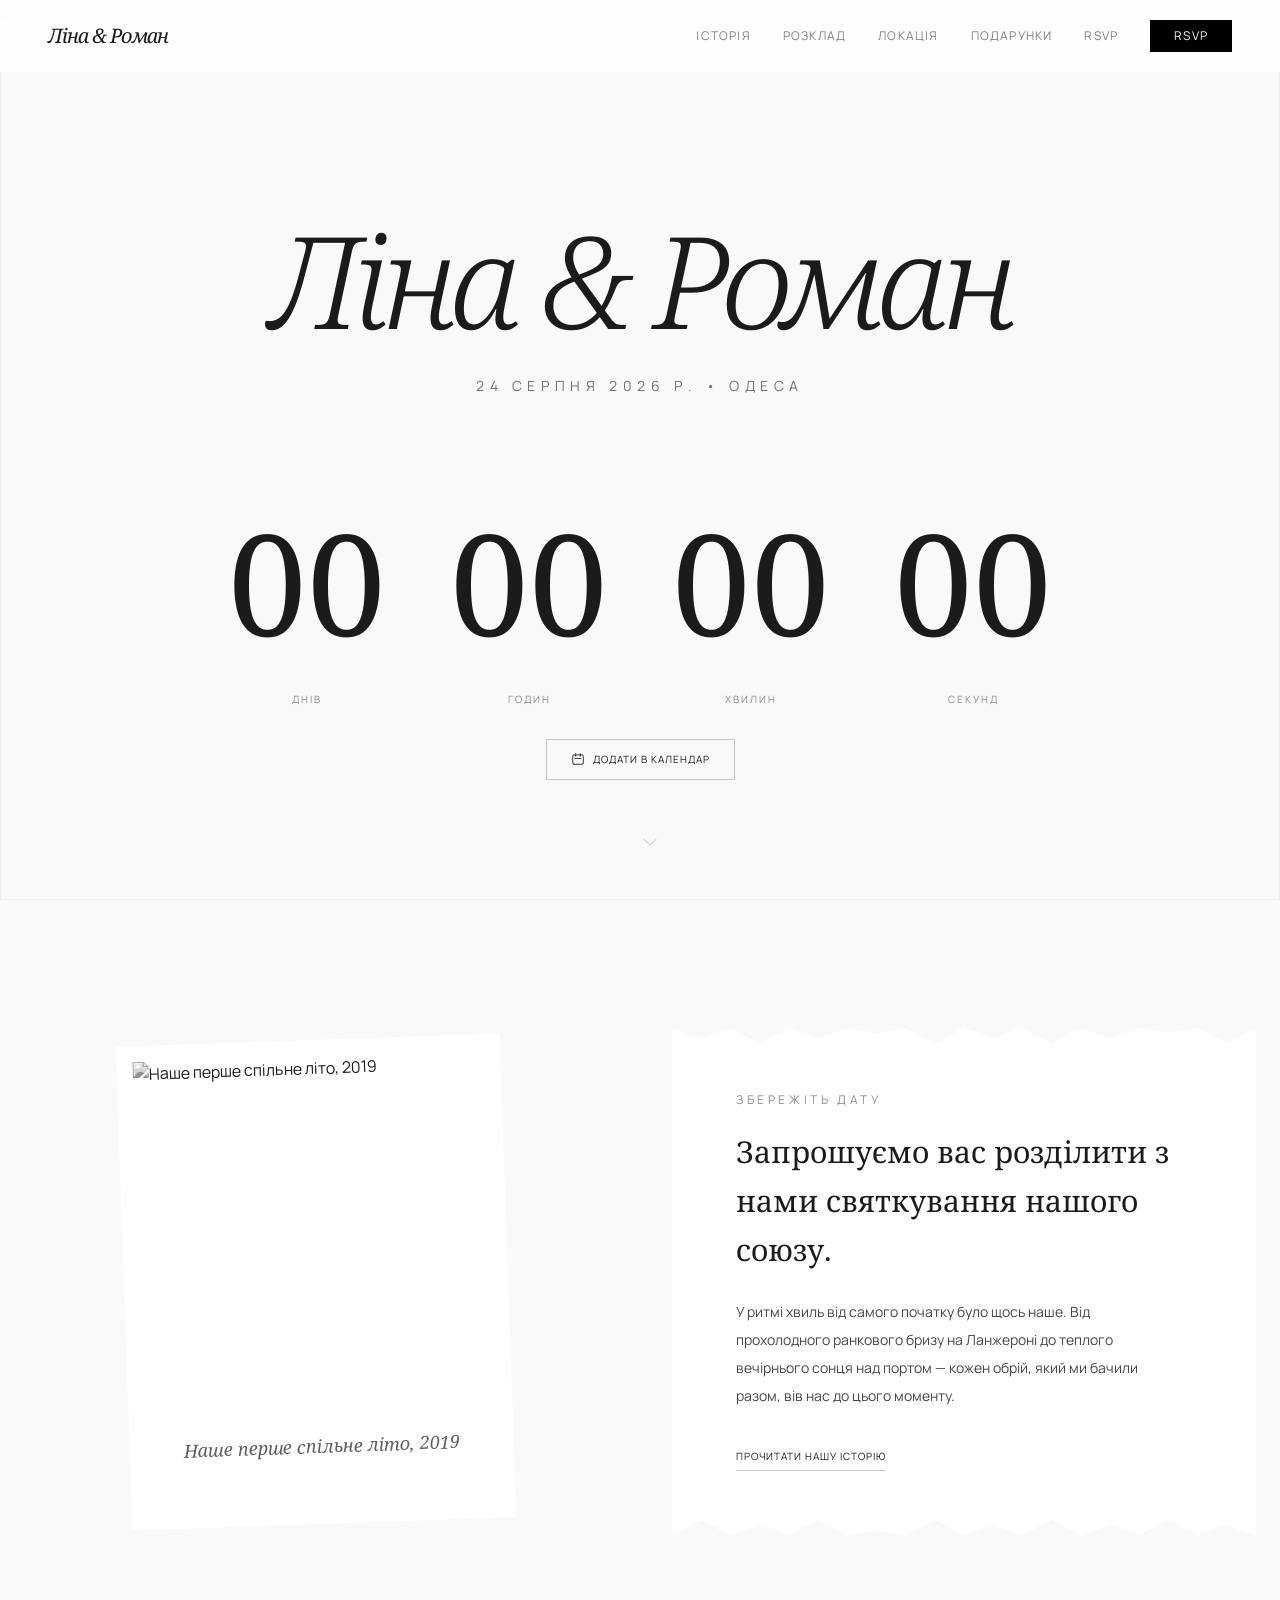
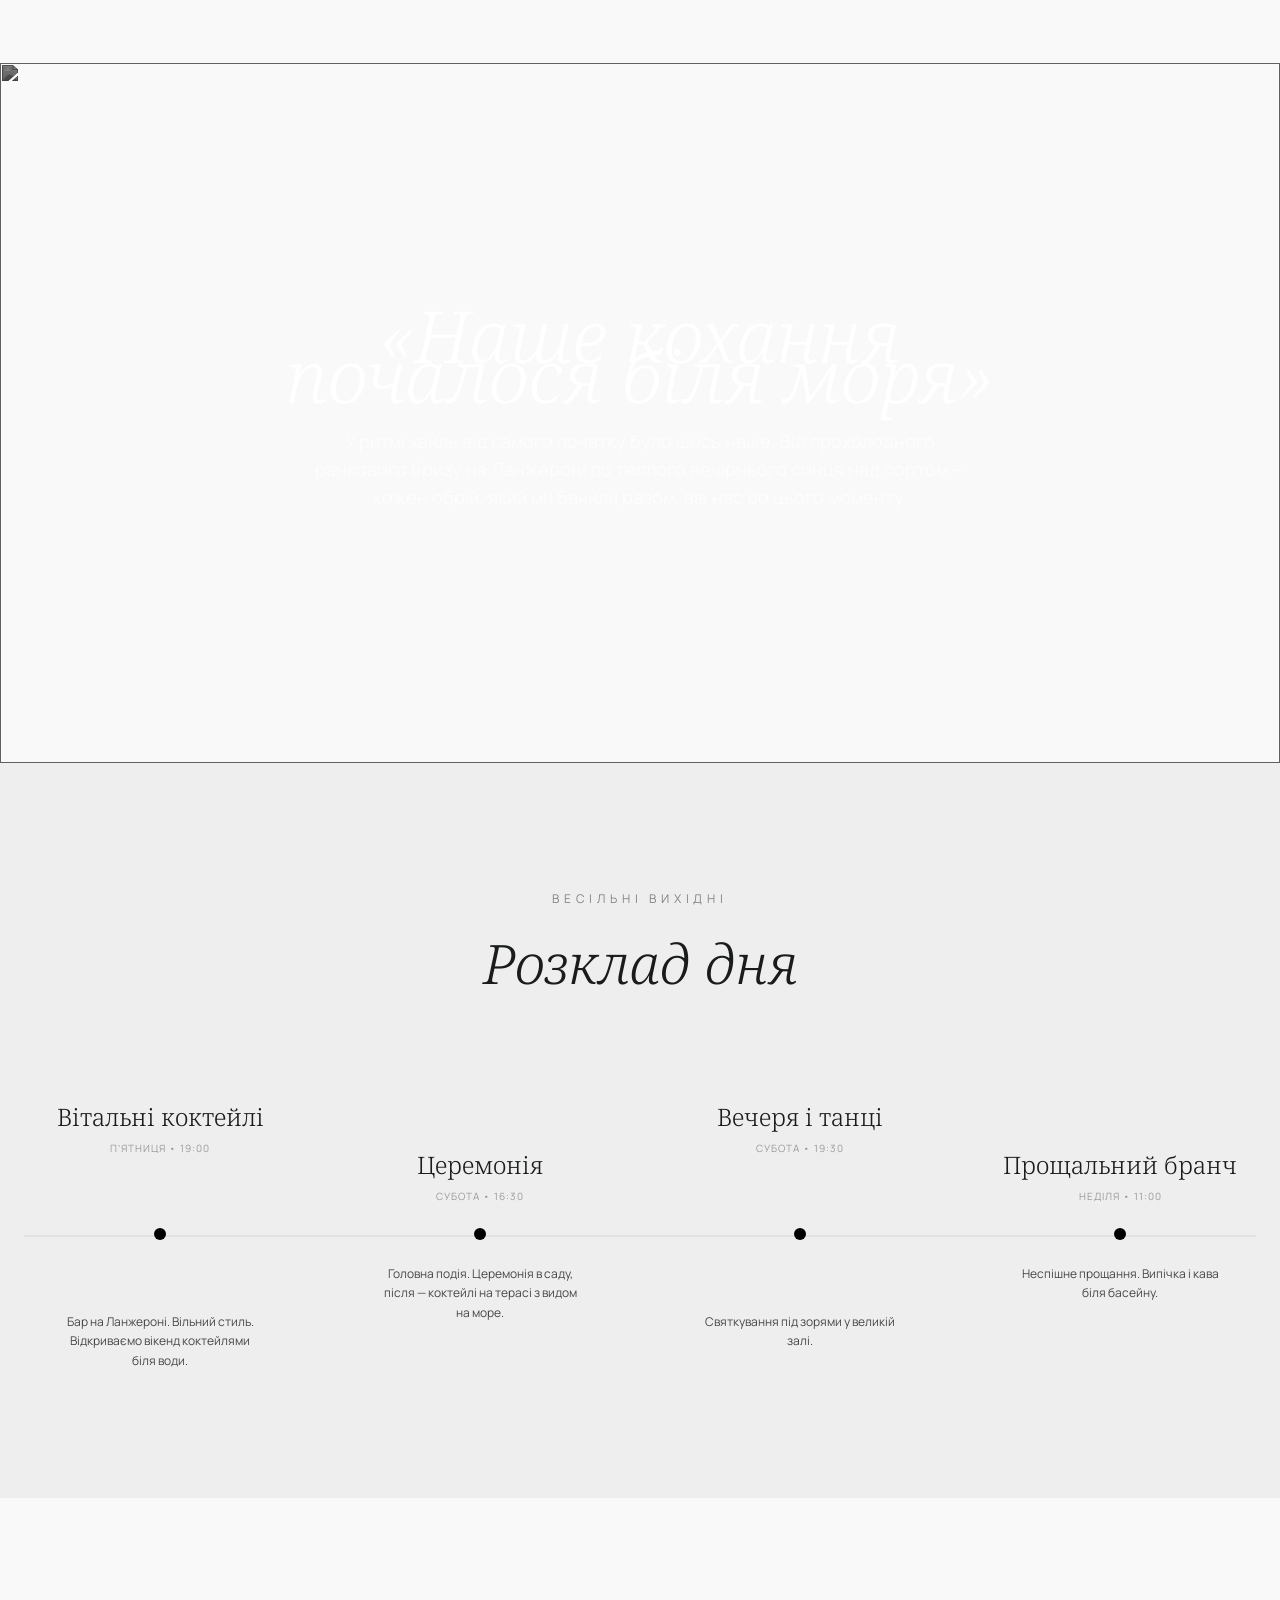
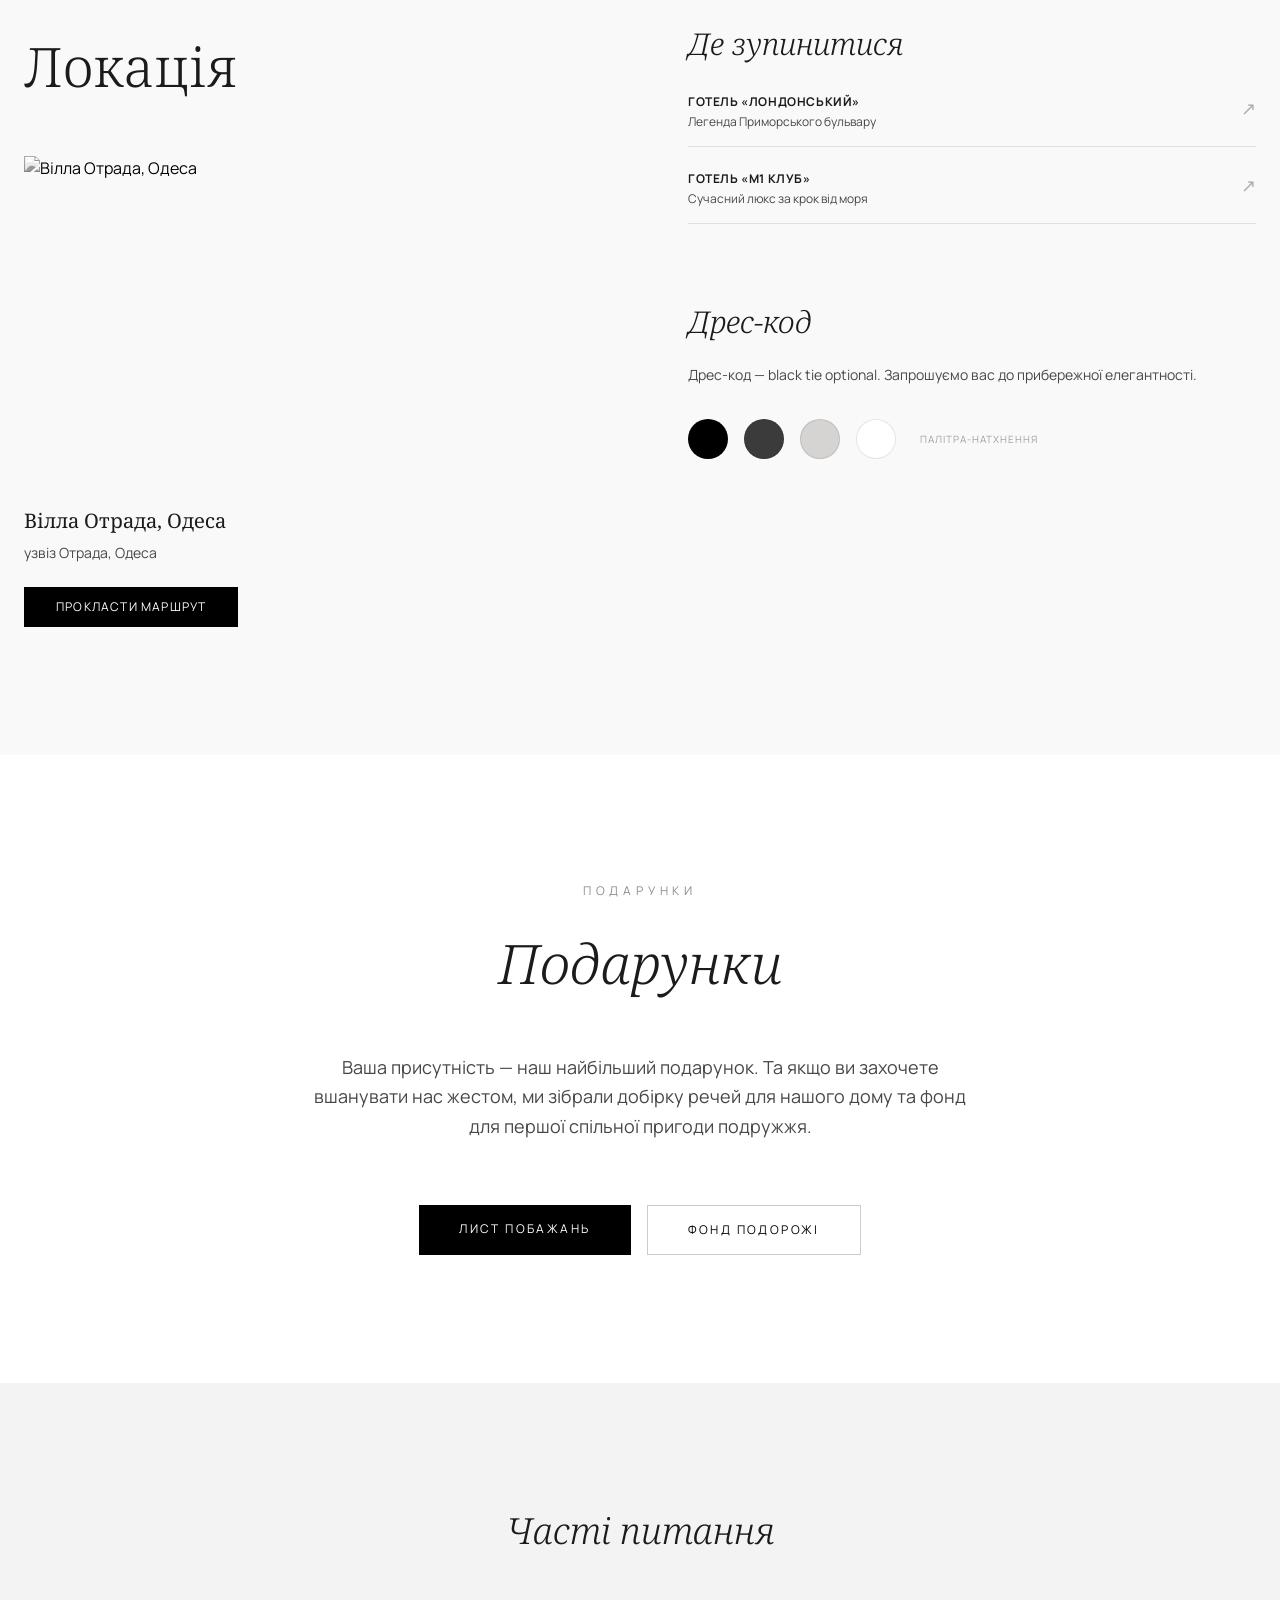
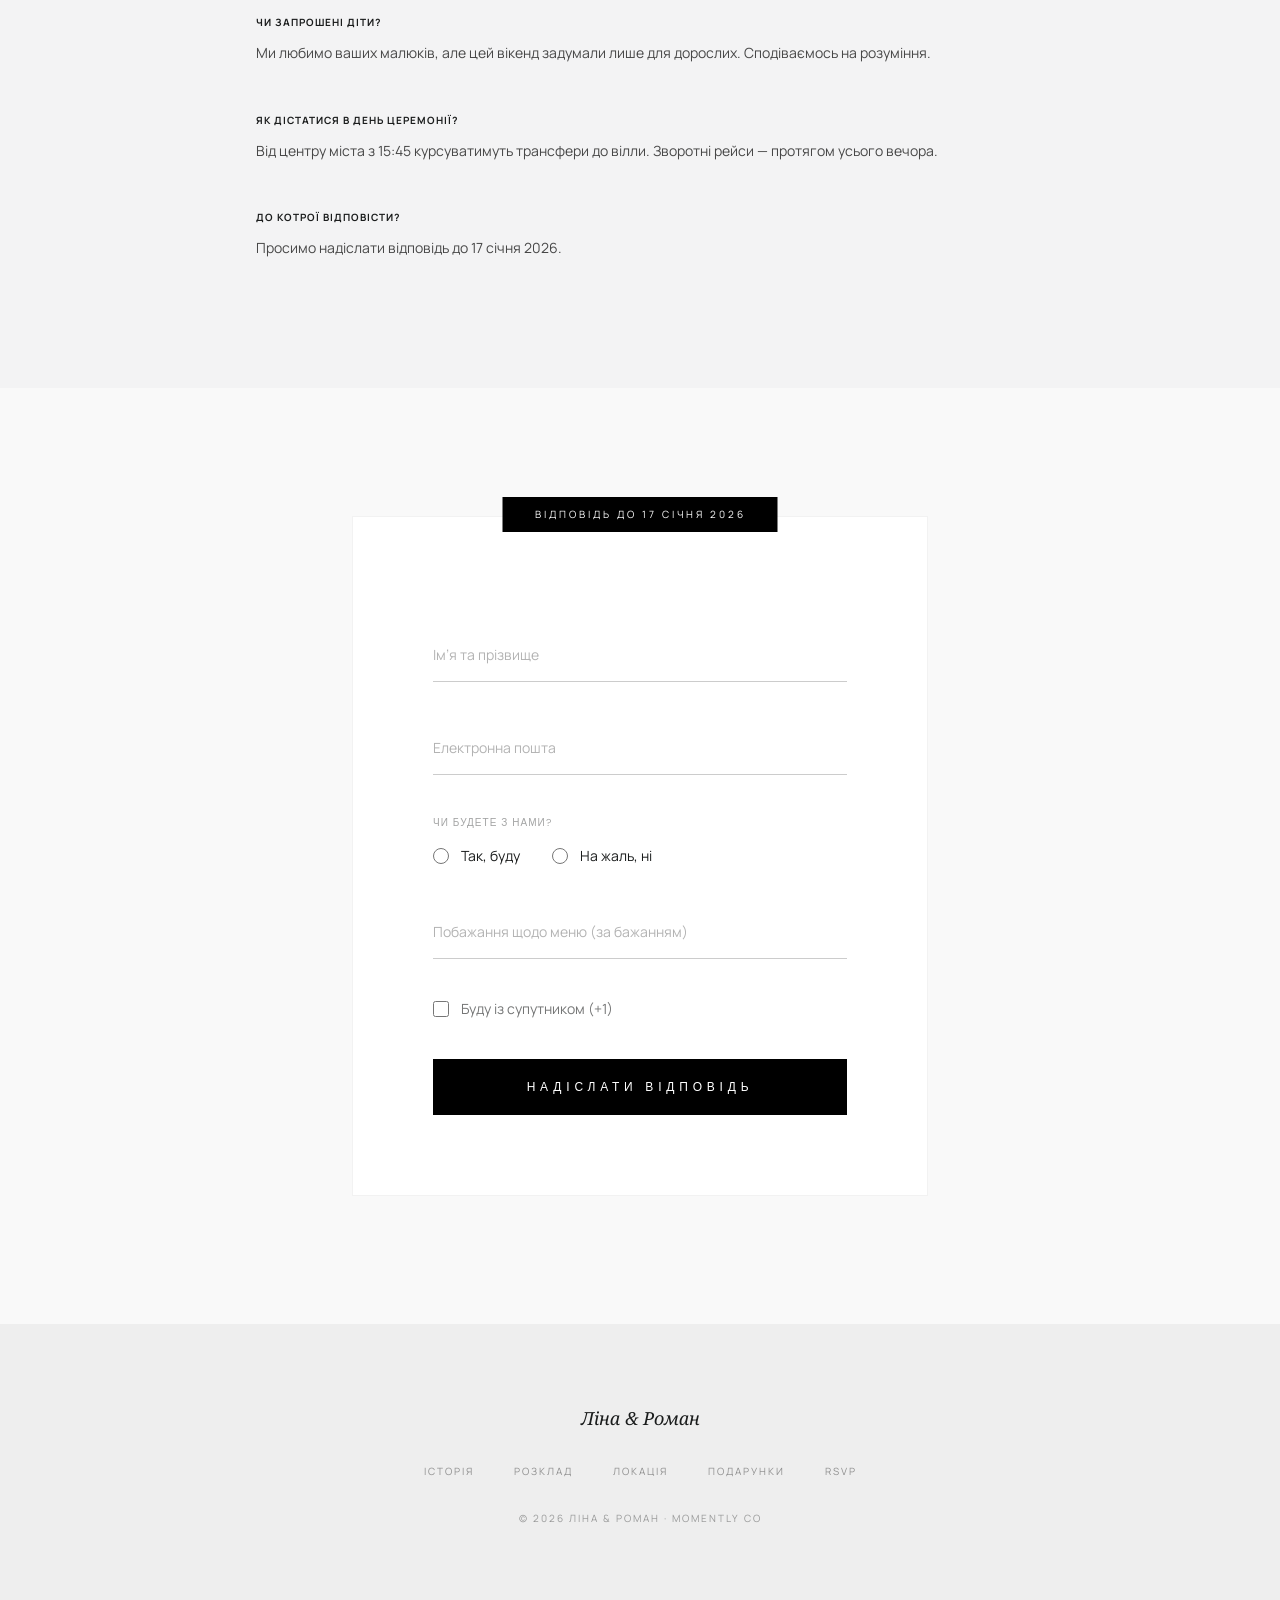
==== commit fc4f735d: "Complete Ukrainian localization of all demo templates Finish the ukrainization that earlier commits " ====
--- a/cote-dazur.html
+++ b/cote-dazur.html
@@ -1,8 +1,8 @@
 <!doctype html><html lang="uk"><head><meta charset="utf-8">
 <meta name="viewport" content="width=device-width, initial-scale=1">
-<title>Côte d'Azur — Olivia & Kevin · Momently</title>
+<title>Côte d'Azur — Ліна та Роман · Momently</title>
 <style>html,body{margin:0;padding:0}</style><link rel="stylesheet" href="https://fonts.googleapis.com/css2?family=Playfair+Display:ital,wght@0,400;0,500;0,700;1,400&family=DM+Sans:wght@300;400;500&family=Cormorant+Garamond:ital,wght@0,300;0,400;0,500;1,400&family=Newsreader:ital,wght@0,300;0,400;0,500;1,400&family=Noto+Serif:ital,wght@0,400;0,500;1,400&family=DM+Mono&display=swap">
 <link rel="stylesheet" href="t/demo.css">
-<style>:root{--font-display:'Playfair Display',serif;--font-body:'DM Sans',sans-serif;--font-accent:'Cormorant Garamond',serif;--font-serif:'Noto Serif',serif;--font-headline:'Newsreader',serif;--font-mono:'DM Mono',monospace}</style>
+<style>:root{--font-display:'Playfair Display',serif;--font-body:'DM Sans',sans-serif;--font-accent:'Cormorant Garamond',serif;--font-serif:'Playfair Display',serif;--font-headline:'Newsreader',serif;--font-mono:'DM Mono',monospace}</style>
 </head>
 <body><div id="root"></div><script src="t/cote-dazur.js"></script></body></html>
--- a/t/demo.css
+++ b/t/demo.css
@@ -1359,6 +1359,9 @@
 .rounded-lg {
   border-radius: 0.5rem;
 }
+.rounded-none {
+  border-radius: 0px;
+}
 .rounded-xl {
   border-radius: 12px;
 }
@@ -2018,6 +2021,12 @@
 .text-\[9px\] {
   font-size: 9px;
 }
+.text-\[clamp\(2\.2rem\2c 4\.6vw\2c 3\.4rem\)\] {
+  font-size: clamp(2.2rem,4.6vw,3.4rem);
+}
+.text-\[clamp\(2\.6rem\2c 6vw\2c 4\.5rem\)\] {
+  font-size: clamp(2.6rem,6vw,4.5rem);
+}
 .text-base {
   font-size: 1rem;
   line-height: 1.5rem;
@@ -2377,11 +2386,6 @@
   --tw-shadow-colored: 0 -8px 30px var(--tw-shadow-color);
   box-shadow: var(--tw-ring-offset-shadow, 0 0 #0000), var(--tw-ring-shadow, 0 0 #0000), var(--tw-shadow);
 }
-.shadow-inner {
-  --tw-shadow: inset 0 2px 4px 0 rgb(0 0 0 / 0.05);
-  --tw-shadow-colored: inset 0 2px 4px 0 var(--tw-shadow-color);
-  box-shadow: var(--tw-ring-offset-shadow, 0 0 #0000), var(--tw-ring-shadow, 0 0 #0000), var(--tw-shadow);
-}
 .shadow-lg {
   --tw-shadow: 0 10px 15px -3px rgb(0 0 0 / 0.1), 0 4px 6px -4px rgb(0 0 0 / 0.1);
   --tw-shadow-colored: 0 10px 15px -3px var(--tw-shadow-color), 0 4px 6px -4px var(--tw-shadow-color);
@@ -2508,9 +2512,12 @@
 .ease-in-out {
   transition-timing-function: cubic-bezier(0.4, 0, 0.2, 1);
 }
-  .font-display { font-family: var(--font-display); }
-  .font-serif   { font-family: var(--font-serif); }
-  .font-body    { font-family: var(--font-body); }
+  .font-display  { font-family: var(--font-display); }
+  .font-serif    { font-family: var(--font-serif); }
+  .font-body     { font-family: var(--font-body); }
+  .font-headline { font-family: var(--font-headline, var(--font-serif)); }
+  .font-accent   { font-family: var(--font-accent, var(--font-serif)); }
+  .font-label    { font-family: var(--font-label, var(--font-body)); }
   .placeholder\:text-\[\#7f756a\]\/40::placeholder {
   color: rgb(127 117 106 / 0.4);
 }
@@ -3104,11 +3111,6 @@
     line-height: 1;
   }
 
-  .md\:text-7xl {
-    font-size: 4.5rem;
-    line-height: 1;
-  }
-
   .md\:text-8xl {
     font-size: 6rem;
     line-height: 1;
@@ -3123,6 +3125,18 @@
     font-size: 15vw;
   }
 
+  .md\:text-\[clamp\(2\.2rem\2c 4\.6vw\2c 3\.4rem\)\] {
+    font-size: clamp(2.2rem,4.6vw,3.4rem);
+  }
+
+  .md\:text-\[clamp\(2\.6rem\2c 6vw\2c 4\.5rem\)\] {
+    font-size: clamp(2.6rem,6vw,4.5rem);
+  }
+
+  .md\:text-\[clamp\(4rem\2c 11vw\2c 9\.5rem\)\] {
+    font-size: clamp(4rem,11vw,9.5rem);
+  }
+
   .md\:text-lg {
     font-size: 1.125rem;
     line-height: 1.75rem;
